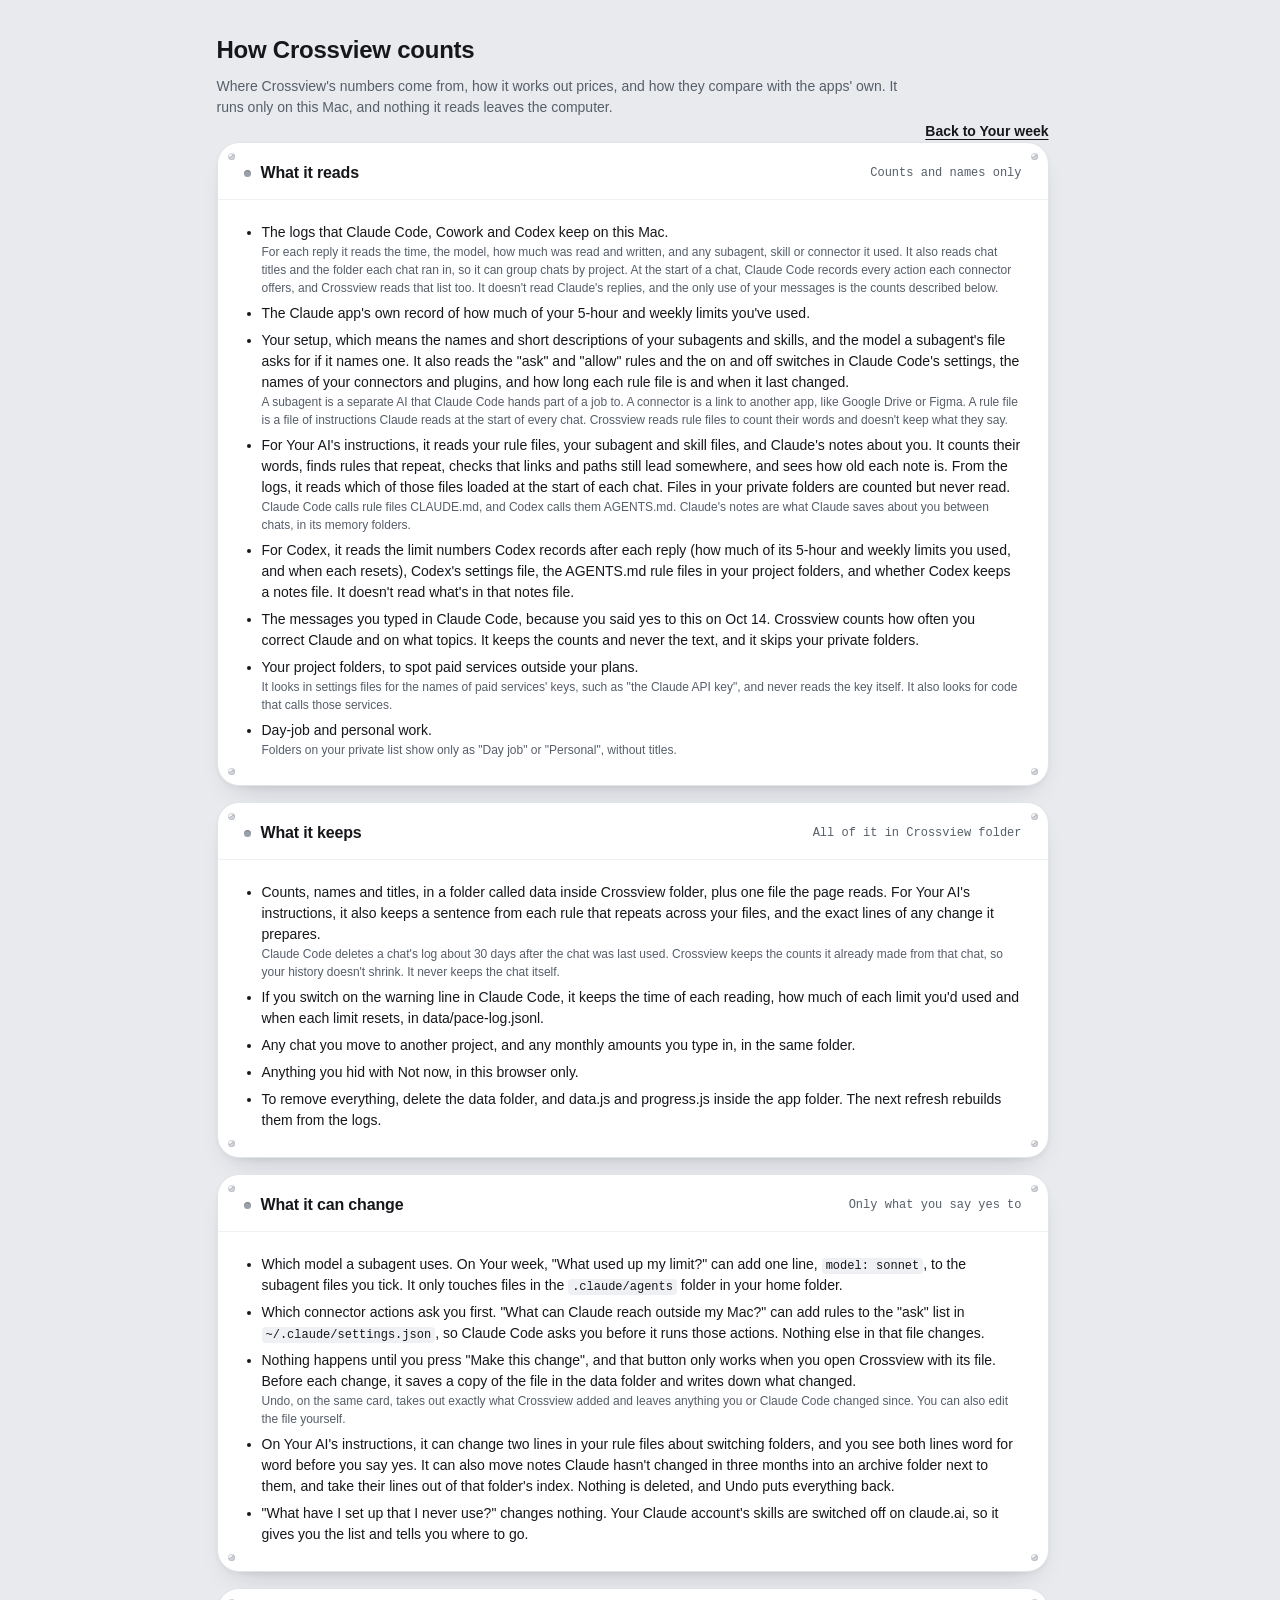
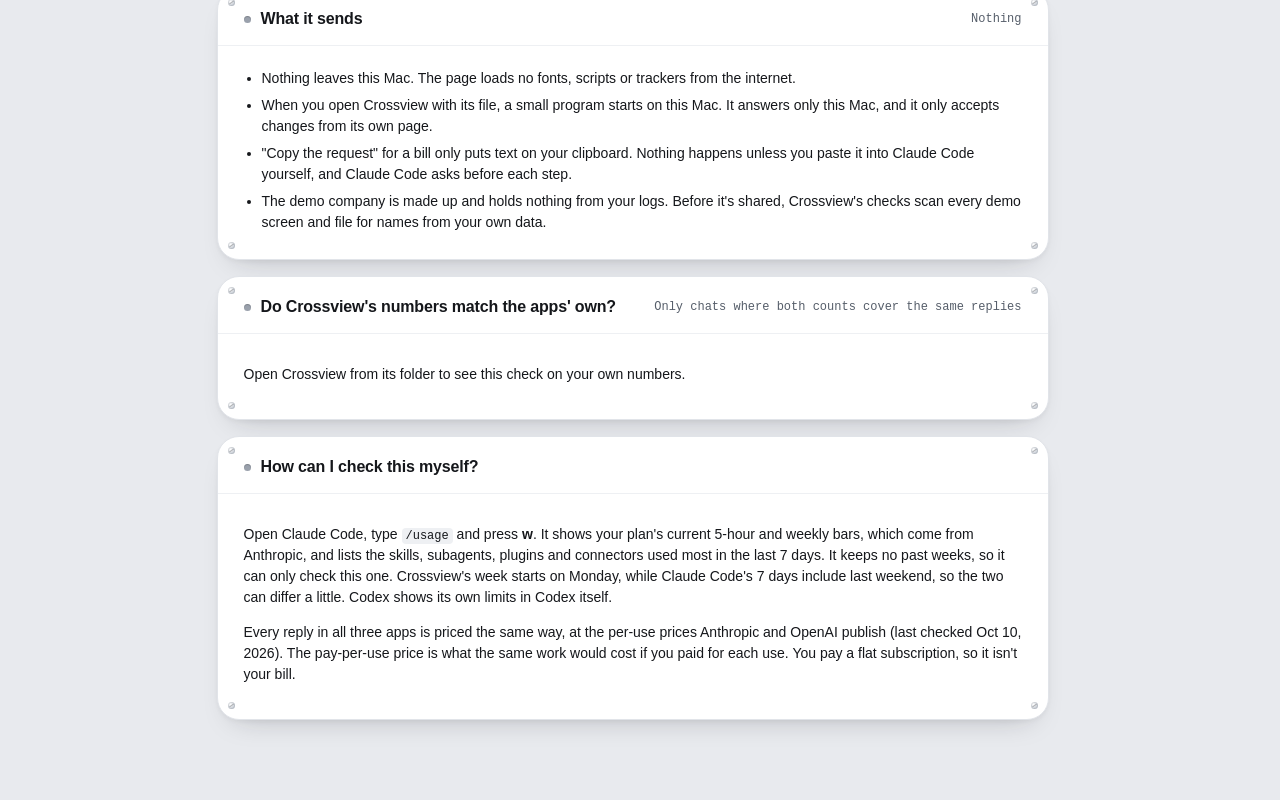
==== app/reads.html @ 5a5b1490 "Agent Crossview: one view of how Claude Code, Codex and Cowork are set up and what they cost Co-Auth" ====
<!doctype html>
<html lang="en">
<head>
<meta charset="utf-8">
<meta name="viewport" content="width=device-width, initial-scale=1">
<title>How Crossview counts</title>
<link rel="stylesheet" href="style.css">
<style>
  /* this page only: a plain sheet. Panel round 1 asked for one place that says what the tool itself reads, keeps and sends. */
  .rd{max-width:880px;margin:0 auto;padding:var(--sp-8) var(--sp-6) 64px}
  .rd h1{margin:0;font-size:var(--t-2xl);letter-spacing:-.01em}
  .rd .lead{margin:var(--sp-2) 0 var(--sp-6);color:var(--muted)}
  .rd .top{display:flex;align-items:flex-end;gap:var(--sp-4)}
  .rd .top a{margin-left:auto;color:var(--ink);font-weight:600;text-underline-offset:3px;white-space:nowrap}
  .rd section.w-mod{margin-bottom:var(--sp-4)}
  .rd .body{padding:var(--sp-4) 26px var(--sp-5)}
  .rd ul{margin:0;padding-left:18px}
  .rd li{margin:6px 0;font-size:var(--t-base)}
  .rd li small{display:block;color:var(--muted);font-size:var(--t-sm)}
  .rd code{font:var(--t-sm) var(--mono);background:var(--mod-3);border-radius:var(--r-xs);padding:1px 4px}
</style>
<link rel="icon" href="data:image/svg+xml,%3Csvg xmlns=%27http://www.w3.org/2000/svg%27 viewBox=%270 0 32 32%27%3E%3Crect width=%2732%27 height=%2732%27 rx=%278%27 fill=%27%2315171B%27/%3E%3Crect x=%2710%27 y=%2710%27 width=%2712%27 height=%2712%27 rx=%273%27 fill=%27%23fff%27/%3E%3C/svg%3E">
</head>
<body class="lightpage">
<main class="rd">
  <div class="top"><div><h1>How Crossview counts</h1>
    <p class="lead">Where Crossview's numbers come from, how it works out prices, and how they compare with the apps' own. It runs only on this Mac, and nothing it reads leaves the computer.</p></div>
    <a data-back href="index.html">Back to Your week</a></div>

  <section class="w-mod"><i class="w-screw tl"></i><i class="w-screw tr"></i><i class="w-screw bl"></i><i class="w-screw br"></i>
    <header class="w-mh"><h3><i class="w-led idle"></i>What it reads</h3><span class="w-mh-note">Counts and names only</span></header>
    <div class="body"><ul>
      <li>The logs that Claude Code, Cowork and Codex keep on this Mac.<small>For each reply it reads the time, the model, how much was read and written, and any subagent, skill or connector it used. It also reads chat titles and the folder each chat ran in, so it can group chats by project. At the start of a chat, Claude Code records every action each connector offers, and Crossview reads that list too. It doesn't read Claude's replies, and the only use of your messages is the counts described below.</small></li>
      <li>The Claude app's own record of how much of your 5-hour and weekly limits you've used.</li>
      <li>Your setup, which means the names and short descriptions of your subagents and skills, and the model a subagent's file asks for if it names one. It also reads the "ask" and "allow" rules and the on and off switches in Claude Code's settings, the names of your connectors and plugins, and how long each rule file is and when it last changed.<small>A subagent is a separate AI that Claude Code hands part of a job to. A connector is a link to another app, like Google Drive or Figma. A rule file is a file of instructions Claude reads at the start of every chat. Crossview reads rule files to count their words and doesn't keep what they say.</small></li>
      <li>For Your AI's instructions, it reads your rule files, your subagent and skill files, and Claude's notes about you. It counts their words, finds rules that repeat, checks that links and paths still lead somewhere, and sees how old each note is. From the logs, it reads which of those files loaded at the start of each chat. Files in your private folders are counted but never read.<small>Claude Code calls rule files CLAUDE.md, and Codex calls them AGENTS.md. Claude's notes are what Claude saves about you between chats, in its memory folders.</small></li>
      <li>For Codex, it reads the limit numbers Codex records after each reply (how much of its 5-hour and weekly limits you used, and when each resets), Codex's settings file, the AGENTS.md rule files in your project folders, and whether Codex keeps a notes file. It doesn't read what's in that notes file.</li>
      <li>The messages you typed in Claude Code, because you said yes to this on Oct 14. Crossview counts how often you correct Claude and on what topics. It keeps the counts and never the text, and it skips your private folders.</li>
      <li>Your project folders, to spot paid services outside your plans.<small>It looks in settings files for the names of paid services' keys, such as "the Claude API key", and never reads the key itself. It also looks for code that calls those services.</small></li>
      <li>Day-job and personal work.<small>Folders on your private list show only as "Day job" or "Personal", without titles.</small></li>
    </ul></div>
  </section>

  <section class="w-mod"><i class="w-screw tl"></i><i class="w-screw tr"></i><i class="w-screw bl"></i><i class="w-screw br"></i>
    <header class="w-mh"><h3><i class="w-led idle"></i>What it keeps</h3><span class="w-mh-note">All of it in Crossview folder</span></header>
    <div class="body"><ul>
      <li>Counts, names and titles, in a folder called data inside Crossview folder, plus one file the page reads. For Your AI's instructions, it also keeps a sentence from each rule that repeats across your files, and the exact lines of any change it prepares.<small>Claude Code deletes a chat's log about 30 days after the chat was last used. Crossview keeps the counts it already made from that chat, so your history doesn't shrink. It never keeps the chat itself.</small></li>
      <li>If you switch on the warning line in Claude Code, it keeps the time of each reading, how much of each limit you'd used and when each limit resets, in data/pace-log.jsonl.</li>
      <li>Any chat you move to another project, and any monthly amounts you type in, in the same folder.</li>
      <li>Anything you hid with Not now, in this browser only.</li>
      <li>To remove everything, delete the data folder, and data.js and progress.js inside the app folder. The next refresh rebuilds them from the logs.</li>
    </ul></div>
  </section>

  <section class="w-mod"><i class="w-screw tl"></i><i class="w-screw tr"></i><i class="w-screw bl"></i><i class="w-screw br"></i>
    <header class="w-mh"><h3><i class="w-led idle"></i>What it can change</h3><span class="w-mh-note">Only what you say yes to</span></header>
    <div class="body"><ul>
      <li>Which model a subagent uses. On Your week, "What used up my limit?" can add one line, <code>model: sonnet</code>, to the subagent files you tick. It only touches files in the <code>.claude/agents</code> folder in your home folder.</li>
      <li>Which connector actions ask you first. "What can Claude reach outside my Mac?" can add rules to the "ask" list in <code>~/.claude/settings.json</code>, so Claude Code asks you before it runs those actions. Nothing else in that file changes.</li>
      <li>Nothing happens until you press "Make this change", and that button only works when you open Crossview with its file. Before each change, it saves a copy of the file in the data folder and writes down what changed.<small>Undo, on the same card, takes out exactly what Crossview added and leaves anything you or Claude Code changed since. You can also edit the file yourself.</small></li>
      <li>On Your AI's instructions, it can change two lines in your rule files about switching folders, and you see both lines word for word before you say yes. It can also move notes Claude hasn't changed in three months into an archive folder next to them, and take their lines out of that folder's index. Nothing is deleted, and Undo puts everything back.</li>
      <li>"What have I set up that I never use?" changes nothing. Your Claude account's skills are switched off on claude.ai, so it gives you the list and tells you where to go.</li>
    </ul></div>
  </section>

  <section class="w-mod"><i class="w-screw tl"></i><i class="w-screw tr"></i><i class="w-screw bl"></i><i class="w-screw br"></i>
    <header class="w-mh"><h3><i class="w-led idle"></i>What it sends</h3><span class="w-mh-note">Nothing</span></header>
    <div class="body"><ul>
      <li>Nothing leaves this Mac. The page loads no fonts, scripts or trackers from the internet.</li>
      <li>When you open Crossview with its file, a small program starts on this Mac. It answers only this Mac, and it only accepts changes from its own page.</li>
      <li>"Copy the request" for a bill only puts text on your clipboard. Nothing happens unless you paste it into Claude Code yourself, and Claude Code asks before each step.</li>
      <li>The demo company is made up and holds nothing from your logs. Before it's shared, Crossview's checks scan every demo screen and file for names from your own data.</li>
    </ul></div>
  </section>

  <section class="w-mod" id="match"><i class="w-screw tl"></i><i class="w-screw tr"></i><i class="w-screw bl"></i><i class="w-screw br"></i>
    <header class="w-mh"><h3><i class="w-led idle"></i>Do Crossview's numbers match the apps' own?</h3><span class="w-mh-note">Only chats where both counts cover the same replies</span></header>
    <div class="body" id="match-body"><p>Open Crossview from its folder to see this check on your own numbers.</p></div>
  </section>

  <section class="w-mod"><i class="w-screw tl"></i><i class="w-screw tr"></i><i class="w-screw bl"></i><i class="w-screw br"></i>
    <header class="w-mh"><h3><i class="w-led idle"></i>How can I check this myself?</h3></header>
    <div class="body"><p>Open Claude Code, type <code>/usage</code> and press <b>w</b>. It shows your plan's current 5-hour and weekly bars, which come from Anthropic, and lists the skills, subagents, plugins and connectors used most in the last 7 days. It keeps no past weeks, so it can only check this one. Crossview's week starts on Monday, while Claude Code's 7 days include last weekend, so the two can differ a little. Codex shows its own limits in Codex itself.</p>
    <p>Every reply in all three apps is priced the same way, at the per-use prices Anthropic and OpenAI publish (last checked Oct 10, 2026). The pay-per-use price is what the same work would cost if you paid for each use. You pay a flat subscription, so it isn't your bill.</p></div>
  </section>
</main>
<script>document.write(/[?&]demo\b/.test(location.search) ? '<script src="demo-data.js"><\/script>' : '<script src="data.js"><\/script>');</script>
<script>/* the number check, from the same data the app reads (it moved here from Mission control in release 2) */
(function () {
  var G = window.GB, c = G && G.checks, el = document.getElementById("match-body"); if (!c || !el) return;
  var esc = function (t) { return String(t).replace(/[&<>"]/g, function (x) { return { "&": "&amp;", "<": "&lt;", ">": "&gt;", '"': "&quot;" }[x]; }); };
  var ten = function (v) { return "about $" + (Math.round(v / 10) * 10).toLocaleString(); };
  var WHY = { "Claude Code": "Crossview's is lower because Claude Code also makes small background calls that never reach the logs, such as writing chat titles and summing up web pages.", "Cowork": "Crossview's is higher because Cowork's own figure prices the stored conversation at the cheaper short-term rate. Its logs show the longer-kept kind, which has a higher published price." };
  var out = ["Claude Code", "Cowork"].map(function (k) { var x = c[k]; if (!x || !x.sessions) return ""; var d = x.theirs ? Math.round(100 * (x.ours - x.theirs) / x.theirs) : 0;
    return "<p>On " + x.sessions + " of the " + x.recorded_sessions + " chats where " + esc(k) + " kept its own figure, Crossview's count is " + (d > 0 ? d + "% higher" : d < 0 ? (-d) + "% lower" : "the same") + " (" + ten(x.ours) + ", against " + esc(k) + "'s " + ten(x.theirs) + "). " + esc(WHY[k] || "") + "</p>"; }).join("");
  el.innerHTML = (out || "<p>No chats kept a figure to compare yet.</p>") + "<p>Codex records how much text it read and wrote but no dollar figure, so it can't be checked this way.</p>";
})();</script>
<script>/* opened from the demo: the way back stays in the demo (QA run 4, finding 1) */ if (/[?&]demo\b/.test(location.search)) document.querySelectorAll("a[data-back]").forEach(function (a) { a.href = "index.html?demo"; });</script>
</body>
</html>
---- app/style.css ----
/* Glass Box design system v0 (Oct 13 2026). The look Milan picked: a light tactile machine, cool grey paper,
   soft white modules with small screws. Every color has one job:
     greys   amounts and structure (more is darker); the darkest marks what ran or was used in the period shown
     orange  needs you: a decision, a limit near or reached, something that can act outside your Mac, a cost nobody
             has entered. Nothing else is orange: not "ran", not selection, links or hover (panel round 1, Oct 13).
     blue    where something came from (made by you, your account, one project). A category, never an amount.
     ink     selection and keyboard focus.
   Type: one sans for words, one mono for counts and receipts, seven sizes. Space: a 4px grid.
   The full list, with what each part is for, is in docs/design-system-v0.md; app/system.html shows every part. */
:root{
  /* surfaces */
  --paper:#E8EAEE; --mod:#FFFFFF; --mod-2:#F6F7F9; --mod-3:#EEF0F3; --well:#DDE0E5;
  /* lines */
  --rim:#E1E4E9; --rim-2:#D3D7DE; --rule:#EEF0F3;
  /* ink and the greys for amounts */
  --ink:#15171B; --ink-2:#3A4049; --muted:#565E6A; --faint:#9AA1AC; --ghost:#C9CED6;
  --amt-1:#E3E6EB; --amt-2:#C3C9D2; --amt-3:#9AA1AC; --amt-4:#5D6571; --amt-5:#2B2F36;
  /* "on": ran or was used in the period shown */
  --on:#2B2F36;
  /* orange: needs you */
  --lit:#FF5A1F; --lit-soft:#FFF1EA; --lit-line:#FFD3C2; --lit-ink:#9A3412; --lit-glow:rgba(255,90,31,.45);
  /* blue: where it came from */
  --cat:#3E63DD; --cat-soft:#EDF2FE; --cat-line:#C6D4F9; --cat-ink:#2A4AA8;
  /* type */
  --sans:-apple-system,BlinkMacSystemFont,"SF Pro Text","Segoe UI",sans-serif; --mono:ui-monospace,"SF Mono",Menlo,monospace;
  --t-xs:11px; --t-sm:12px; --t-md:13px; --t-base:14px; --t-lg:16px; --t-xl:20px; --t-2xl:24px; --t-3xl:32px;
  /* space, corners, depth, motion */
  --sp-1:4px; --sp-2:8px; --sp-3:12px; --sp-4:16px; --sp-5:20px; --sp-6:24px; --sp-8:32px;
  --r-xs:4px; --r-sm:6px; --r-md:10px; --r-lg:14px; --r-xl:22px;
  --sh-mod:inset 0 1px 0 #fff,0 14px 30px -18px rgba(21,23,27,.28),0 2px 4px rgba(21,23,27,.04);
  --sh-raise:inset 0 1px 0 #fff,0 6px 12px -10px rgba(0,0,0,.3);
  --sh-key:inset 0 1px 0 #fff,0 2px 0 #D7DBE1;
  --sh-float:0 18px 36px -16px rgba(21,23,27,.4),0 2px 6px rgba(21,23,27,.08);
  --ease:cubic-bezier(.2,.7,.2,1); --quick:.15s; --slow:.6s;
  /* older names the More pages still use, mapped onto the system */
  --bg:var(--paper); --panel:var(--mod); --panel2:var(--mod-3); --line:var(--rim); --line2:var(--rim-2);
  --accent:var(--lit); --accent-soft:var(--lit-soft); --amber:var(--lit);
  --sky:#0284C7; --mint:#0E9F6E; --violet:#6D5BD0; --rose:#DC2626; --brass:#A16207;
  --s1:var(--sp-2); --s2:var(--sp-4); --s3:var(--sp-6); --r-box:12px; --r-ctl:var(--r-sm);
}
*{box-sizing:border-box}
html,body{margin:0;background:var(--bg);color:var(--ink);font:400 14px/1.5 -apple-system,BlinkMacSystemFont,"SF Pro Text","Segoe UI",sans-serif;-webkit-font-smoothing:antialiased;font-variant-numeric:tabular-nums}
button{font:inherit;color:inherit}
:focus-visible{outline:2px solid var(--amber);outline-offset:2px}

/* top bar: plain counters split by thin lines, then the tabs */
.bar{position:sticky;top:0;z-index:5;display:flex;align-items:center;gap:var(--s2);flex-wrap:wrap;padding:12px var(--s3);background:rgba(11,17,32,.94);backdrop-filter:blur(8px);border-bottom:1px solid var(--line)}
.brand{font-size:16px;font-weight:600;margin-right:var(--s1)}
.brand small{display:block;font-weight:400;color:var(--muted);font-size:12px}
.res{display:flex;align-items:baseline;gap:6px;font-size:14px;color:var(--muted);cursor:pointer;padding-left:var(--s2);border-left:1px solid var(--line)}
.res b{font-size:16px;font-weight:600;color:var(--ink)}
.res .estimate{font-size:16px;font-weight:600;color:var(--ink)}
.res:hover{color:var(--ink)}
.spacer{flex:1}
.nav{display:flex;gap:var(--s2)}
.nav button{background:none;border:0;border-bottom:2px solid transparent;border-radius:0;padding:6px 2px;cursor:pointer;color:var(--muted);font-size:14px;position:relative}
.nav button:hover{color:var(--ink)}
.nav button[aria-pressed=true]{color:var(--ink);border-bottom-color:var(--amber)}
.nav button kbd{display:none}
.nav button:hover kbd{display:inline;font:12px ui-monospace,monospace;color:var(--muted);margin-left:4px}
.nav .busy{display:inline-block;width:6px;height:6px;border-radius:50%;background:var(--sky);margin-left:6px;vertical-align:2px}

/* number kinds: counted, estimate, unknown. Words do the work; color stays calm. */
.measured{font-weight:600}
.estimate{font-weight:600;color:inherit;text-decoration:underline dotted var(--faint);text-underline-offset:3px}
.unknown{color:var(--muted);font-style:italic;font-weight:400}

.layout{display:grid;grid-template-columns:minmax(0,1fr) 340px;gap:var(--s3);padding:var(--s3);max-width:1500px;margin:0 auto}
.layout.full{grid-template-columns:minmax(0,1fr)}
.layout.full .side{display:none}
.stage{background:radial-gradient(1100px 520px at 35% 0%,#16294a 0%,#0d1527 70%);border:1px solid var(--line);border-radius:var(--r-box);overflow:hidden;position:relative;min-height:480px}
.stage svg{display:block;width:100%;height:auto}
.card svg{display:block;width:100%;height:auto}
.maphead{position:absolute;left:var(--s2);top:var(--s2);right:var(--s2);display:flex;justify-content:space-between;align-items:flex-start;gap:var(--s2);pointer-events:none}
.maphead .title{font-size:16px;font-weight:600;min-width:0}
.maphead .title small{display:block;color:var(--muted);font-weight:400;font-size:12px}
.modes{pointer-events:auto;display:flex;border:1px solid var(--line2);border-radius:var(--r-ctl);overflow:hidden;flex:none}
.modes button{background:none;border:0;padding:6px 10px;cursor:pointer;font-size:12px;color:var(--muted);white-space:nowrap}
.modes button[aria-pressed=true]{background:var(--panel2);color:var(--ink);box-shadow:inset 0 -2px 0 var(--amber)}

/* svg pieces */
.fig-num{font-weight:600;fill:#f1f5f9}
.fig-name{fill:#cbd5e1}
.hit{cursor:pointer}
.hit:hover .body{filter:brightness(1.2)}
.sel-ring{fill:none;stroke:var(--amber);stroke-width:2.5}
.pulse{fill:none;stroke:var(--amber);stroke-width:3;animation:pulse 1.4s ease-out 3}
@keyframes pulse{from{opacity:1}to{opacity:0}}
@media (prefers-reduced-motion: reduce){.pulse{animation:none}}
.coin-label{font-weight:600;fill:#e7d7a8;paint-order:stroke;stroke:#0d1527;stroke-width:3px}
.ax{font-size:12px;fill:var(--muted)}
.tot{font-size:12px;font-weight:600;fill:var(--ink)}
.band-label{font-size:12px;fill:var(--muted);font-style:italic}

/* the side panel: one bordered box, sections split by thin lines */
.side{display:flex;flex-direction:column;min-width:0;background:var(--panel);border:1px solid var(--line);border-radius:var(--r-box);align-self:start}
.side .card{background:none;border:0;border-radius:0;padding:var(--s2)}
.side .card + .card{border-top:1px solid var(--line)}

/* sections inside the stage: no borders, space between */
.card{background:rgba(148,163,184,.035);border:0;border-radius:var(--r-box);padding:var(--s2)}
.card h3{margin:0 0 var(--s1);font-size:12px;font-weight:600;text-transform:uppercase;letter-spacing:.06em;color:var(--muted)}
.item{display:grid;grid-template-columns:22px 1fr auto;gap:var(--s1);align-items:start;padding:10px 0;border-top:1px solid var(--line);cursor:pointer}
.item:first-of-type{border-top:0}
.item:hover .it-title{color:#fff;text-decoration:underline;text-decoration-color:var(--line2)}
.it-ic{width:20px;height:20px;border-radius:var(--r-ctl);display:grid;place-items:center;font-size:12px;font-weight:700;color:#0b1120}
.it-title{font-weight:600}
.it-line{color:var(--muted);font-size:12px}
.snooze{background:none;border:1px solid var(--line2);border-radius:var(--r-ctl);padding:2px 8px;font-size:12px;color:var(--muted);cursor:pointer}
.snooze:hover{color:var(--ink);border-color:var(--muted)}
.empty{color:var(--muted);font-size:12px}
.back{background:none;border:0;color:var(--muted);cursor:pointer;padding:0;margin-bottom:var(--s1);font-size:12px}
.back:hover{color:var(--ink)}
.det h2{margin:0;font-size:20px;font-weight:600}
.chip{display:inline-block;font-size:12px;border:1px solid var(--line2);border-radius:999px;padding:1px 9px;color:var(--muted);margin:var(--s1) 6px 0 0}
.kv{display:grid;grid-template-columns:1fr auto;gap:6px var(--s2);margin:var(--s2) 0;font-size:14px}
.kv > span:nth-child(odd){color:var(--muted)}
.det p{margin:var(--s1) 0}
.det h3{margin-top:var(--s2)}
.ai{font-size:12px;color:var(--muted);border-left:2px solid var(--line2);padding-left:var(--s1);margin:10px 0}
details.how{margin-top:var(--s1)}
details.how summary{cursor:pointer;color:var(--muted);font-size:12px}
details.how summary:hover{color:var(--ink)}
details.how p{font-size:12px;color:var(--muted)}
.cant{font-size:12px;color:var(--muted);margin:var(--s1) 0 0}
.linkish{color:var(--ink);text-decoration:underline;text-decoration-color:var(--line2);text-underline-offset:3px;cursor:pointer}
.linkish:hover{text-decoration-color:var(--amber)}
.note-part{margin:10px 0}
.note-part b{display:block;font-size:12px;font-weight:600;text-transform:uppercase;letter-spacing:.06em;color:var(--muted);margin-bottom:2px}
.mini{list-style:none;padding:0;margin:6px 0}
.mini li{display:flex;justify-content:space-between;gap:var(--s1);padding:5px 0;font-size:14px;border-bottom:1px solid var(--line)}
.mini li:last-child{border-bottom:0}

/* screens */
.screen{padding:var(--s3)}
.screen h2{margin:0 0 4px;font-size:28px;font-weight:600;letter-spacing:-.01em}
.screen .sub{color:var(--muted);margin:0 0 var(--s3);font-size:14px;max-width:760px}
.screen > .card,.screen > .mc-grid,.screen > .tasks,.screen > .shelves{margin-bottom:var(--s3)}
.shelves{display:grid;grid-template-columns:repeat(auto-fill,minmax(250px,1fr));gap:var(--s2);align-items:start}
.shelf{background:rgba(148,163,184,.035);border-radius:var(--r-box);padding:var(--s2)}
.shelf h4{margin:0 0 2px;font-size:16px;font-weight:600}
.shelf .count{color:var(--muted);font-size:12px;margin-bottom:var(--s1)}
.tools{display:flex;flex-wrap:wrap;gap:6px}
.tool{border:1px solid var(--line2);background:none;border-radius:999px;padding:2px 10px;font-size:12px;cursor:pointer;color:var(--muted)}
.tool.lit{background:#e5e9f0;color:#0b1120;border-color:#e5e9f0;font-weight:600}
.tool:hover{border-color:var(--amber)}
.tool.off{color:var(--muted);text-decoration:line-through;border-style:dashed}

/* mission control */
.kpis{display:grid;grid-template-columns:repeat(4,1fr);margin:0 0 var(--s3)}
.kpi{padding:0 var(--s2);border-left:1px solid var(--line)}
.kpi:first-child{padding-left:0;border-left:0}
.kpi .v{font-size:28px;font-weight:700;line-height:1.2}
.kpi .v .estimate,.kpi .v .measured{font-weight:700}
.kpi .l{font-size:12px;color:var(--muted);margin-top:2px}
.mc-grid{display:grid;grid-template-columns:1.5fr 1fr;gap:var(--s2)}
.track{height:6px;background:var(--line);border-radius:99px;overflow:hidden;margin:4px 0 10px}
.track i{display:block;height:100%}
.row{display:flex;justify-content:space-between;gap:var(--s1);font-size:14px}
table.work{width:100%;border-collapse:collapse;font-size:14px}
table.work th,table.work td{text-align:left;padding:8px 6px;border-bottom:1px solid var(--line);vertical-align:top}
table.work th{font-size:12px;font-weight:600;color:var(--muted);text-transform:uppercase;letter-spacing:.05em}
table.work tr.click{cursor:pointer}
table.work tr.click:hover td{background:rgba(148,163,184,.05)}

.foot{max-width:1500px;margin:0 auto;padding:0 var(--s3) var(--s3);color:var(--muted);font-size:12px}
.legend{display:flex;flex-wrap:wrap;gap:6px var(--s2);margin:var(--s1) 0}
.legend i{display:inline-block;width:10px;height:10px;border-radius:50%;margin-right:6px;vertical-align:-1px}
.legend i.hatch-key{border-radius:2px;background:repeating-linear-gradient(45deg,#64748b 0 2px,transparent 2px 5px)}
.tip{position:fixed;pointer-events:none;background:#0b1222;border:1px solid var(--line2);border-radius:var(--r-ctl);padding:8px 10px;font-size:12px;line-height:1.5;opacity:0;transition:opacity .1s;z-index:10;max-width:340px;white-space:pre-line}
.fig{cursor:help;border-radius:4px}.fig:focus-visible,.res:focus-visible{outline:2px solid var(--amber);outline-offset:2px}
.how p+p{margin-top:8px}

@media (max-width:1100px){
  .layout{grid-template-columns:1fr}
  .kpis{grid-template-columns:repeat(2,1fr);row-gap:var(--s2)}
  .kpi:nth-child(3){padding-left:0;border-left:0}
  .mc-grid{grid-template-columns:1fr}
}

.rtabs{position:absolute;left:var(--s2);right:var(--s2);top:60px;display:flex;flex-wrap:wrap;gap:var(--s2);z-index:2}
.rtab{display:flex;align-items:center;gap:6px;background:none;border:0;border-bottom:2px solid transparent;padding:2px 0;font-size:12px;cursor:pointer;color:var(--muted)}
.rtab i{width:8px;height:8px;border-radius:50%;background:var(--c)}
.rtab:hover{color:var(--ink)}
.rtab.on{color:var(--ink);border-bottom-color:var(--amber)}
.stage svg#office-map{margin-top:72px}

/* progress */
.overall{height:6px;background:var(--line);border-radius:99px;overflow:hidden;margin:0 0 var(--s3)}
.overall i{display:block;height:100%;background:var(--mint)}
.tasks{display:flex;flex-direction:column;gap:var(--s1)}
.task{background:rgba(148,163,184,.035);border-radius:var(--r-box);padding:0 var(--s2)}
.task.st-doing{box-shadow:inset 3px 0 0 var(--sky)}
.task summary{display:grid;grid-template-columns:28px 1fr auto;gap:12px;align-items:center;padding:12px 0;cursor:pointer;list-style:none}
.task summary::-webkit-details-marker{display:none}
.tn{width:26px;height:26px;border-radius:var(--r-ctl);display:grid;place-items:center;font-weight:600;border:1px solid var(--line2);color:var(--muted)}
.task.st-done .tn{border-color:#2f6b57;color:var(--mint)}
.task.st-doing .tn{border-color:#2f5d76;color:var(--sky)}
.tname{font-weight:600}
.tname small{display:block;font-weight:400;color:var(--muted);font-size:12px}
.tmeta{display:grid;justify-items:end;gap:4px;min-width:150px}
.tmeta small{color:var(--muted);font-size:12px}
.st{font-size:12px;border-radius:999px;padding:1px 9px;border:1px solid var(--line2);color:var(--muted)}
.st.st-done{color:var(--mint);border-color:#2f6b57}
.st.st-doing{color:var(--sky);border-color:#2f5d76}
.st.st-next{color:var(--ink)}
.st.st-wait{color:var(--violet);border-color:#4c3d7a}
.tbar{width:120px;height:4px;background:var(--line);border-radius:99px;overflow:hidden}
.tbar i{display:block;height:100%;background:var(--sky)}
.task.st-done .tbar i{background:var(--mint)}
.steps{list-style:none;margin:0 0 6px 40px;padding:0}
.steps li{display:flex;gap:var(--s1);align-items:center;padding:4px 0;font-size:14px;color:var(--muted)}
.steps li.on{color:var(--ink)}
.tick{width:16px;height:16px;border-radius:4px;border:1px solid var(--line2);display:grid;place-items:center;font-size:12px;color:#0b1120;flex:none}
.steps li.on .tick{background:var(--mint);border-color:var(--mint)}
.when{margin:0 0 12px 40px;font-size:12px;color:var(--muted)}
.sr{position:absolute;width:1px;height:1px;overflow:hidden;clip:rect(0 0 0 0)}
@media (max-width:640px){.task summary{grid-template-columns:28px 1fr}.tmeta{grid-column:2;justify-items:start}}
.coinrow{display:flex;gap:10px;align-items:flex-end;font-size:12px;color:var(--muted);margin:4px 0 10px}
.coinrow svg,.card .coinrow svg{flex:none;width:22px;height:auto}

/* one piece of work */
.crumb{font-size:12px;color:var(--muted);margin-bottom:var(--s1)}
.tm-name{font-size:12px;font-weight:600;fill:var(--ink)}
.tm-sub{font-size:12px;fill:var(--muted)}
.why ul{margin:0;padding-left:18px}
.why li{margin:var(--s1) 0;font-size:14px}
.work-screen .card{margin-bottom:var(--s3)}
.hits li.hitrow{display:block}
.by{font-size:12px;color:var(--muted);margin-top:2px}
select.move{background:var(--panel2);color:var(--ink);border:1px solid var(--line2);border-radius:var(--r-ctl);padding:4px 6px;font:inherit;font-size:12px;max-width:170px}
.toast{position:fixed;left:50%;bottom:24px;transform:translateX(-50%);background:#0b1222;border:1px solid var(--amber);border-radius:var(--r-box);padding:10px 14px;font-size:14px;opacity:0;transition:opacity .2s;z-index:20}


/* the drawer (Your work's list of things worth a look) */
.drawer{position:fixed;top:0;right:0;bottom:0;width:380px;max-width:92vw;background:var(--panel);border-left:1px solid var(--line2);box-shadow:-20px 0 40px rgba(0,0,0,.45);padding:var(--s2);overflow:auto;z-index:20;animation:drawer-in .28s cubic-bezier(.16,1,.3,1)}
.drawer .card{margin-top:var(--s1)}
@keyframes drawer-in{from{transform:translateX(30px);opacity:0}to{transform:none;opacity:1}}

/* ======================================================================================================
   Design system v0: the parts every screen is built from (This week, Your work, Your setup), then each screen.
   Colors, sizes and spaces come only from the tokens at the top of this file. */
html,body{background:var(--paper);color:var(--ink);font-family:var(--sans)}
body.lightpage{background:var(--paper);color:var(--ink)}
:focus-visible{outline:2px solid var(--ink);outline-offset:2px}
.fig:focus-visible,.res:focus-visible{outline-color:var(--ink)}

/* ---------- the bar ---------- */
body.lightpage .bar{background:rgba(232,234,238,.92);border-bottom:1px solid var(--rim-2)}
.brand{display:flex;align-items:center;gap:10px}
body.lightpage .brand{font-size:var(--t-lg);font-weight:700;letter-spacing:-.01em}
.brand-mark{width:24px;height:24px;border-radius:7px;border:1px solid var(--rim-2);background:linear-gradient(var(--mod),var(--mod-3));display:grid;place-items:center;box-shadow:inset 0 1px 0 #fff}
.brand-mark::after{content:"";width:10px;height:10px;border-radius:3px;background:var(--ink)}
.tabs{display:flex;gap:2px;padding:3px;border-radius:12px;background:var(--well);border:1px solid var(--rim-2)}
.tabs button{display:flex;align-items:center;gap:7px;background:none;border:0;border-radius:9px;padding:6px 14px;cursor:pointer;color:var(--muted);font-size:var(--t-base);font-weight:600}
.tabs button:hover{color:var(--ink)}
.tabs button[aria-pressed=true]{background:var(--mod);color:var(--ink);box-shadow:0 1px 2px rgba(0,0,0,.12)}
.tabs kbd{display:none}
.tabs button .w-led,.more-menu summary .w-led{visibility:hidden}
.tabs button[aria-pressed=true] .w-led,.more-menu summary.on .w-led{visibility:visible;background:var(--ink);box-shadow:none}
.bar-slot{display:flex;align-items:center;justify-content:flex-end;gap:10px;min-width:480px}
.more-menu{position:relative}
.more-menu summary{display:flex;align-items:center;gap:6px;list-style:none;cursor:pointer;font-size:var(--t-md);font-weight:600;color:var(--muted);padding:6px 10px;border-radius:9px}
.more-menu summary::-webkit-details-marker{display:none}
.more-menu summary.on,.more-menu summary:hover{color:var(--ink)}
.more-list{position:absolute;right:0;top:calc(100% + 6px);z-index:30;display:grid;min-width:220px;padding:6px;background:var(--mod);border:1px solid var(--rim-2);border-radius:12px;box-shadow:var(--sh-float)}
.more-list button,.more-demo{display:flex;align-items:center;gap:6px;text-align:left;background:none;border:0;border-radius:8px;padding:8px 10px;font-size:var(--t-base);color:var(--ink);cursor:pointer;text-decoration:none}
.more-list button:hover,.more-list button[aria-pressed=true],.more-demo:hover{background:var(--mod-3)}
.more-list kbd{margin-left:auto;font:var(--t-xs) var(--mono);color:var(--muted)}
.more-link{display:grid;gap:0;text-align:left;border-radius:8px;padding:8px 10px;font-size:var(--t-base);color:var(--ink);text-decoration:none;margin-top:4px;border-top:1px solid var(--rule)}
.more-link:hover{background:var(--mod-3)}
.more-demo{display:grid;gap:0}
.more-demo small,.more-link small{color:var(--muted);font-size:var(--t-sm)}
.demo-band{display:flex;align-items:center;gap:10px;padding:7px 24px;background:var(--lit-soft);border-bottom:1px solid var(--lit-line);font-size:var(--t-md);color:var(--ink-2)}
.demo-band b{color:var(--ink)}
.demo-band a{margin-left:auto;color:var(--ink);font-weight:600;text-underline-offset:3px;white-space:nowrap}

/* ---------- the parts ---------- */
/* a light: lit (orange, used in the period), idle (grey), and dashed for never or nothing there */
.w-led,.w-light,.a-st{display:inline-block;flex:none;border-radius:50%}
.w-led{width:7px;height:7px;background:var(--lit);box-shadow:0 0 0 3px rgba(255,90,31,.14),0 0 6px var(--lit-glow)}
.w-led.idle{background:var(--amt-3);box-shadow:inset 0 1px 1px rgba(0,0,0,.2)}
.w-light{width:8px;height:8px;background:var(--ghost);box-shadow:inset 0 1px 1px rgba(0,0,0,.18)}
.on>.w-light,.w-light.on{background:var(--on);box-shadow:0 0 0 3px rgba(43,47,54,.12)}
.a-st{width:9px;height:9px;margin-top:5px;background:var(--ghost)}
.a-st.lit{background:var(--on);box-shadow:0 0 0 3px rgba(43,47,54,.12)}
.a-st.none{background:none;border:1.5px dashed var(--amt-3)}
/* the module: a white panel with four screws */
.w-mod{position:relative;background:var(--mod);border:1px solid var(--rim);border-radius:var(--r-xl);box-shadow:var(--sh-mod)}
.w-screw{position:absolute;width:7px;height:7px;border-radius:50%;background:radial-gradient(circle at 35% 35%,#fff,var(--amt-2) 70%);box-shadow:inset 0 0 0 1px rgba(0,0,0,.08)}
.w-screw::after{content:"";position:absolute;left:1px;right:1px;top:3px;height:1px;background:rgba(0,0,0,.25);transform:rotate(-35deg)}
.w-screw.tl{top:10px;left:10px}.w-screw.tr{top:10px;right:10px}.w-screw.bl{bottom:10px;left:10px}.w-screw.br{bottom:10px;right:10px}
.w-mh{display:flex;align-items:center;gap:14px;padding:18px 26px 14px;border-bottom:1px solid var(--rule);flex-wrap:wrap}
.w-mh h3{margin:0;display:flex;align-items:center;gap:10px;font-size:var(--t-lg);font-weight:600;letter-spacing:-.01em}
.w-mh-note{margin-left:auto;font:var(--t-sm) var(--mono);color:var(--muted)}
.w-mh-sub{color:var(--muted);font-size:var(--t-md)}
/* controls: a segmented switch, a key-like button, a small icon button, a link */
.w-seg{display:flex;gap:2px;padding:3px;border-radius:var(--r-md);background:var(--well);border:1px solid var(--rim-2)}
.w-seg button{background:none;border:0;border-radius:7px;padding:4px 11px;font-size:var(--t-sm);font-weight:600;color:var(--muted);cursor:pointer}
.w-seg button:hover{color:var(--ink)}
.w-seg button[aria-pressed=true]{background:var(--mod);color:var(--ink);box-shadow:0 1px 2px rgba(0,0,0,.12)}
.w-btn{background:var(--mod);border:1px solid var(--rim-2);border-radius:var(--r-md);padding:6px 14px;font:600 var(--t-md)/1.2 var(--sans);color:var(--ink);cursor:pointer;box-shadow:var(--sh-key)}
.w-btn:hover{border-color:var(--amt-3)}
.w-btn:active{transform:translateY(1px);box-shadow:inset 0 1px 0 #fff,0 1px 0 #D7DBE1}
.w-btn:disabled{opacity:.45;cursor:default;transform:none}
.w-ibtn{display:grid;place-items:center;width:26px;height:26px;padding:0;background:var(--mod);border:1px solid var(--rim-2);border-radius:8px;font-size:10px;color:var(--ink-2);cursor:pointer;box-shadow:var(--sh-key)}
.w-ibtn:hover{border-color:var(--amt-3);color:var(--ink)}
.w-ibtn:active{transform:translateY(1px)}
.w-ibtn:disabled{opacity:.35;cursor:default;transform:none}
.w-link{background:none;border:0;padding:0;color:inherit;font:inherit;text-decoration:underline;text-decoration-color:var(--amt-2);text-underline-offset:3px;cursor:pointer}
.w-link:hover{text-decoration-color:var(--ink)}
.w-dim{color:var(--muted)}
.w-empty{color:var(--muted);font-size:var(--t-base);margin:8px 0}
.w-asof{display:flex;align-items:center;justify-content:center;gap:8px;min-width:330px;font:var(--t-sm) var(--mono);color:var(--muted);background:var(--mod-2);border:1px solid var(--rim-2);border-radius:var(--r-md);padding:6px 12px}
/* tags: neutral, or blue for where something came from; a badge is orange because it needs you */
.w-tag{display:inline;font:500 var(--t-xs) var(--mono);color:var(--muted);background:var(--mod-3);border:1px solid var(--rim);border-radius:5px;padding:1px 5px}
.w-tag.cat{color:var(--cat-ink);background:var(--cat-soft);border-color:var(--cat-line)}
.w-badge{display:inline-grid;place-items:center;min-width:18px;height:18px;border-radius:9px;background:var(--lit);color:#fff;font:700 var(--t-xs) var(--mono);font-style:normal;padding:0 5px}
.w-legend{display:flex;gap:20px;flex-wrap:wrap;padding:12px 26px 16px;border-top:1px solid var(--rule);font-size:var(--t-sm);color:var(--muted)}
.w-legend span{display:flex;align-items:center;gap:7px}
/* hover labels: a light card in the tactile look, ink text, a thin edge (his note Oct 14: the black box read as another product) */
body.lightpage .tip{background:var(--mod);color:var(--ink);border:1px solid var(--rim-2);box-shadow:var(--sh-float);font-size:var(--t-sm);line-height:1.5;padding:10px 12px;border-radius:var(--r-sm)}
body.lightpage .snooze{background:var(--mod);border:1px solid var(--rim-2);color:var(--ink)}
body.lightpage .stage{background:none;border:0;border-radius:0;overflow:visible;min-height:0}
body.lightpage .layout{padding:18px 24px}
body.lightpage .foot{color:var(--muted);border-top-color:var(--rim-2);background:none}
.foot a,.demo-band a{color:var(--ink);text-underline-offset:3px}

/* the receipt: printed from a slot, mono, with a torn edge */
.w-printer{padding:18px 22px 26px}
.w-slot{height:12px;border-radius:7px;background:linear-gradient(#2A2D33,#121418);box-shadow:inset 0 2px 3px rgba(0,0,0,.7),0 1px 0 #fff}
.w-receipt{position:relative;margin:-5px 12px 0;background:#FDFDFD;border:1px solid #E6E8EC;border-top:0;padding:16px 18px 18px;font:var(--t-sm)/1.5 var(--mono);color:#1F2329;box-shadow:0 10px 20px -14px rgba(0,0,0,.35)}
.w-receipt.print{animation:wprint 1.2s var(--ease) both}
@keyframes wprint{from{clip-path:inset(0 0 100% 0);transform:translateY(-16px)}to{clip-path:inset(0 0 -20px 0);transform:none}}
.w-r-tear{position:absolute;left:-1px;right:-1px;bottom:-8px;height:8px;background:linear-gradient(-45deg,transparent 5.5px,#FDFDFD 0) 0 0/11px 8px repeat-x,linear-gradient(45deg,transparent 5.5px,#FDFDFD 0) 0 0/11px 8px repeat-x;filter:drop-shadow(0 1px 0 #E6E8EC)}
.w-r-head{display:flex;justify-content:space-between;font-weight:700;letter-spacing:.08em;text-transform:uppercase;padding-bottom:9px;margin-bottom:10px;border-bottom:1px dashed var(--amt-2)}
.w-r-line{margin:0 0 10px;padding-bottom:10px;border-bottom:1px dashed var(--rim)}
.w-r-line b{display:block;font-weight:700}
.w-r-line small{display:block;color:var(--muted);font-size:var(--t-sm)}
.w-r-peruse{background:var(--mod-2);border:1px dashed var(--amt-2);border-radius:var(--r-sm);padding:8px 10px}
.w-r-big{display:block;font-size:var(--t-lg);margin:2px 0}
.w-r-big em{font-style:normal;font-weight:400;font-size:var(--t-xs);color:var(--muted)}
.w-r-note{display:block;margin-top:3px;color:var(--muted);font-size:var(--t-xs)}
.w-r-allin{border-top:1.5px solid var(--ink);padding-top:8px}
.w-r-allin b{font-size:var(--t-base)}
.w-r-dl{display:block;width:100%;margin-top:12px;font:600 var(--t-sm) var(--mono)}
.w-r-split{display:flex;justify-content:space-between;align-items:baseline;font-weight:700;letter-spacing:.06em;text-transform:uppercase;font-size:var(--t-xs);margin:4px 0 8px}
.w-r-split em{font-weight:400;letter-spacing:0;text-transform:none;color:var(--muted)}

/* ---------- This week ---------- */
.w-page{display:grid;gap:18px;max-width:1420px;margin:0 auto}
html:has(body.lightpage){background:var(--paper)}
/* the strip: two limit dials and the week line; fixed slots so nothing moves when the week changes */
.w-strip{display:flex;align-items:center;gap:22px;padding:12px 28px;height:86px;flex-wrap:nowrap}
.w-gauge{display:flex;align-items:center;gap:10px;width:196px;flex:none}
.w-gauge div{min-width:0}
.stage .w-gauge svg{width:40px;height:40px;flex:none}
.w-gauge b{display:block;font-size:var(--t-base);font-weight:600;white-space:nowrap}
.w-gauge small{display:block;font:var(--t-xs) var(--mono);color:var(--muted);white-space:nowrap}
.w-g-track,.w-g-fill{fill:none;stroke-width:4;stroke-linecap:round}
.w-g-track{stroke:var(--amt-1)}.w-g-fill{stroke:var(--amt-4)}
.w-gauge.hot .w-g-fill,.w-gauge.full .w-g-fill{stroke:var(--lit)}
.w-gauge.full b{color:var(--lit-ink)}
.w-g-needle{stroke:var(--amt-5);stroke-width:1.6;stroke-linecap:round}.w-g-hub{fill:var(--amt-5)}
.w-sep{width:1px;align-self:stretch;background:var(--amt-1);margin:4px 0}
.w-weekline{flex:1;min-width:420px;height:60px;align-self:center;display:flex;align-items:center;gap:18px;background:var(--mod-2);border:1px solid var(--rim);border-radius:var(--r-lg);padding:8px 18px}
.w-days{display:flex;align-items:center;gap:6px;flex:none}
.w-day{display:grid;grid-template-rows:auto 12px;justify-items:center;align-items:center;gap:4px;cursor:default}
.w-day small{font:var(--t-xs) var(--mono);color:var(--muted)}
.w-day i{width:7px;height:7px;margin:2.5px;border-radius:50%;background:var(--ghost)}
.w-day.warn i{background:var(--lit-line)}
.w-day.hit small{color:var(--ink);font-weight:700}
.w-day.hit i{width:12px;height:12px;margin:0;background:var(--mod);border:3px solid var(--lit);box-shadow:0 0 8px var(--lit-glow)}
.w-day.today small{text-decoration:underline;text-underline-offset:3px}
.w-dash{width:12px;height:1px;background:var(--amt-2);margin-top:14px}
.w-stoptext{margin:0;font-size:var(--t-md);border-left:1px solid var(--rim-2);padding-left:18px;min-height:2.9em;display:-webkit-box;-webkit-line-clamp:2;-webkit-box-orient:vertical;overflow:hidden;align-content:center}
.w-when{font-family:var(--mono);color:var(--ink);font-weight:inherit}
/* your agents: the apps you talk to, wired to the helpers they called in */
.w-row{display:grid;grid-template-columns:minmax(0,1.5fr) minmax(0,1fr);gap:18px;align-items:start}
.w-agents,.w-paid{display:flex;flex-direction:column}
.w-col{display:flex;flex-direction:column;gap:18px;min-width:0}
.w-others-b{padding:4px 22px 18px}
.w-others .w-r-line{border-bottom:0;margin:0;padding:0}
.w-col .w-doors{grid-template-columns:1fr;margin:0}
.w-board{position:relative;flex:1;display:grid;grid-template-columns:minmax(170px,220px) minmax(220px,300px);justify-content:space-between;align-content:center;align-items:center;column-gap:90px;min-height:500px;padding:20px 30px 16px}
.w-wires,.stage .w-wires{position:absolute;inset:0;width:100%;height:100%;pointer-events:none;overflow:visible}
.w-wire{fill:none;stroke:var(--amt-4);stroke-linecap:round;opacity:.9}
.w-wire.idle{stroke:var(--amt-2);stroke-dasharray:4 6;opacity:1}
.w-wire.port{stroke:var(--amt-2);opacity:1}
.w-flow{fill:none;stroke:#fff;stroke-opacity:.8;stroke-linecap:round;stroke-dasharray:1 26;animation:wflow 2.6s linear infinite}
@keyframes wflow{to{stroke-dashoffset:-54}}
.w-apps{display:grid;gap:20px;position:relative;z-index:1;align-content:start}
.w-helpers{display:grid;gap:10px;position:relative;z-index:1;align-content:start}
.w-app,.w-helper{position:relative;display:flex;align-items:center;gap:12px;text-align:left;cursor:pointer;font:inherit;color:var(--ink);border:1px solid var(--rim);border-radius:16px}
.w-app{padding:15px 18px;background:linear-gradient(#FCFCFD,#F1F3F6);box-shadow:inset 0 1px 0 #fff,0 8px 16px -10px rgba(0,0,0,.3)}
.w-helper{padding:10px 16px;background:var(--mod);box-shadow:var(--sh-raise)}
.w-app:hover,.w-helper:hover{border-color:var(--amt-3)}
.w-app b,.w-helper b{display:flex;align-items:center;gap:6px;font-size:var(--t-base);font-weight:600}
.w-app small,.w-helper small{display:block;font:var(--t-sm) var(--mono);color:var(--muted)}
.w-helper>span{min-width:0;flex:1}
.w-helper small{white-space:nowrap;overflow:hidden;text-overflow:ellipsis}
.w-app:not(.on) b{color:var(--muted)}
.w-helper.idle{background:var(--mod-2);border-color:var(--rim);box-shadow:none}
.w-helper.idle.never{border-style:dashed;border-color:var(--amt-2)}
.w-helper.idle b{color:var(--muted)}
.w-helper.idle .w-badge{background:var(--lit)}
.w-helper.more{background:none;border-style:dashed;box-shadow:none;justify-content:flex-start}
.w-helper.more b{color:var(--muted)}
.w-port{position:absolute;top:50%;width:11px;height:11px;border-radius:50%;background:var(--mod);border:2px solid var(--amt-2);transform:translateY(-50%)}
.w-app .w-port{right:-7px}.w-helper .w-port{left:-7px}
.w-app.on .w-port,.w-helper.on .w-port{border-color:var(--on)}
.w-app.bare .w-port{display:none}
.w-wire-key{width:22px;height:4px;border-radius:2px;background:linear-gradient(90deg,var(--amt-4),var(--amt-4)) 0 50%/100% 2px no-repeat,linear-gradient(90deg,var(--amt-4),var(--amt-4)) 100% 50%/40% 4px no-repeat}
/* what you paid */
.w-sankey{display:block;width:100%;max-width:560px;height:auto;margin:0 auto;background:var(--mod-2);border:1px solid #E6E8EC;border-radius:8px;padding:10px 6px}
.w-band{opacity:.82;transition:opacity var(--quick)}.w-band:hover{opacity:1}
.w-node{fill:var(--amt-5)}
.w-sk-l,.w-sk-r{font:600 max(var(--t-sm), calc(11px * var(--ik, 1))) var(--mono);fill:#1F2329}
.w-sk-r.top{font-weight:700}
.w-sk-lead{stroke:var(--amt-2);stroke-width:1;fill:none}
.w-sk-p{font-weight:700}
.w-sk-a{cursor:pointer}.w-sk-a:hover .w-sk-r{text-decoration:underline}
.w-ocs>small{display:block;color:var(--muted);font-size:var(--t-xs);margin-bottom:6px}
.w-oc{position:relative;border:1px solid #E6E8EC;border-radius:var(--r-sm);padding:7px 9px;margin:6px 0;background:var(--mod)}
.w-oc-act .w-pop{left:-10px;right:-10px;width:auto;top:calc(100% + 6px);font:var(--t-xs)/1.5 var(--mono)}
.w-oc-top{display:flex;justify-content:space-between;gap:8px;align-items:baseline}
.w-oc-top b{white-space:nowrap}
.w-oc-amt{font-weight:700;white-space:nowrap}
.w-oc-amt small{font-weight:400;color:var(--muted);font-size:var(--t-xs)}
.w-oc-where{display:block;color:var(--muted);font-size:var(--t-xs)}
.w-oc-act summary{display:flex;align-items:baseline;gap:10px;cursor:pointer;list-style:none;margin-top:2px}
.w-oc-act summary span{margin-left:auto;flex:none;font-size:var(--t-xs);color:var(--ink);font-weight:600;text-decoration:underline;text-decoration-color:var(--amt-2);text-underline-offset:3px}
.w-oc-act summary:hover span{text-decoration-color:var(--ink)}
.w-oc-act summary .w-oc-where{min-width:0}
.w-oc-act summary::-webkit-details-marker{display:none}
.w-oc-act p{margin:6px 0 0;font-size:var(--t-xs);color:var(--ink-2)}
.w-oc-act .w-pop p:first-child{margin-top:0}
.w-oc-form{display:flex;align-items:flex-end;gap:8px;margin-top:6px}
.w-oc-form label{display:grid;gap:3px;font-size:var(--t-xs);color:var(--muted)}
.w-oc-form span{display:flex;align-items:center;gap:3px;color:var(--ink)}
.w-oc-form input{width:96px;font:var(--t-sm) var(--mono);padding:5px 7px;border:1px solid var(--rim-2);border-radius:7px;background:var(--mod)}
.w-oc-form .w-btn{padding:5px 12px;font-size:var(--t-sm)}
.w-oc-warn{margin:6px 0 0;font-size:var(--t-xs);color:var(--lit-ink);background:var(--lit-soft);border-radius:var(--r-sm);padding:6px 8px}
.w-oc-note{display:block;margin-top:6px;color:var(--muted);font-size:var(--t-xs)}
/* three things to decide, and the two doors */
.w-decs{display:grid;grid-template-columns:repeat(3,minmax(0,1fr));gap:14px;padding:18px 26px 22px}
.w-dec{position:relative;display:flex;flex-direction:column;justify-content:space-between;gap:12px;min-height:150px;background:var(--mod-2);border:1px solid var(--rim);border-radius:16px;padding:14px 16px}
.w-dec-t{display:flex;gap:10px}
.w-dec-t p{margin:0;font-weight:600;font-size:var(--t-base)}
.w-dec-t small{display:block;margin-top:3px;color:var(--muted);font-size:var(--t-md)}
.w-num{flex:none;display:grid;place-items:center;width:22px;height:22px;border-radius:50%;background:var(--lit);font:700 var(--t-xs) var(--mono);color:#fff}
.w-btns{display:flex;gap:8px;align-items:flex-start;flex-wrap:wrap}
.w-how{position:relative}
.w-how summary{list-style:none;cursor:pointer;background:var(--ink);border:1px solid var(--ink);border-radius:var(--r-md);padding:6px 14px;font:600 var(--t-md)/1.2 var(--sans);color:#fff}
.w-how summary:hover{background:var(--ink-2)}
.w-how summary::-webkit-details-marker{display:none}
.w-pop{position:absolute;z-index:30;left:0;top:calc(100% + 8px);width:min(340px,80vw);padding:10px 12px;background:var(--mod);border:1px solid var(--ink);border-radius:12px;box-shadow:var(--sh-float);font-size:var(--t-md);color:var(--ink-2)}
.w-how.up .w-pop{top:auto;bottom:calc(100% + 8px);left:auto;right:0}
.w-pop p{margin:0}.w-pop p+p{margin-top:8px}
.w-btn.quiet{box-shadow:none;background:none;font-weight:500;color:var(--ink-2)}
.w-btn.quiet:hover{background:var(--mod);border-color:var(--amt-3)}
.w-how code,.a-row code,.a-peek code{font:var(--t-xs) var(--mono);background:var(--mod-3);border-radius:var(--r-xs);padding:1px 4px;word-break:break-all}
.w-doors{display:grid;grid-template-columns:1fr 1fr;gap:18px}
.w-door{position:relative;display:flex;align-items:center;gap:16px;padding:18px 28px;text-align:left;cursor:pointer;font:inherit;color:var(--ink);background:var(--mod);border:1px solid var(--rim);border-radius:18px;box-shadow:inset 0 1px 0 #fff,0 12px 26px -18px rgba(21,23,27,.28)}
.w-door:hover{border-color:var(--amt-3)}
.w-door b{display:block;font-size:var(--t-lg)}
.w-door small{display:block;color:var(--muted);font-size:var(--t-md)}
.w-door-ic{width:22px;height:28px;border-radius:5px;border:1.5px solid var(--amt-3);background:linear-gradient(var(--mod),var(--mod-3));flex:none}
.w-arrow{margin-left:auto;color:var(--muted);font-size:18px}
.w-door:hover .w-arrow{color:var(--ink)}

/* ---------- Your work ---------- */
.y-page{display:grid;grid-template-columns:260px minmax(0,1fr) 340px;gap:18px;max-width:1420px;margin:0 auto;align-items:stretch}
.y-h{margin:0 0 12px;font:700 var(--t-xs) var(--mono);letter-spacing:.08em;text-transform:uppercase;color:var(--muted)}
.y-list{padding:20px 16px 16px;display:flex;flex-direction:column;gap:10px}
.y-proj{position:relative;display:grid;gap:3px;text-align:left;cursor:pointer;font:inherit;color:var(--ink);background:var(--mod-2);border:1px solid var(--rim);border-radius:var(--r-lg);padding:12px 14px 11px}
.y-proj:hover{border-color:var(--amt-3)}
.y-proj.on{background:var(--mod);border:2px solid var(--ink);padding:11px 13px 10px;box-shadow:0 8px 18px -12px rgba(21,23,27,.45)}
.y-proj b{display:flex;align-items:center;gap:8px;font-size:var(--t-base);font-weight:600}
.y-proj span{font-size:var(--t-md)}.y-proj span small{color:var(--muted);font-size:var(--t-sm)}
.y-mono{font:var(--t-sm) var(--mono);color:var(--muted)}
.y-more{background:none;border:1px dashed var(--ghost);border-radius:12px;padding:10px;color:var(--muted);font:inherit;font-size:var(--t-md);cursor:pointer}
.y-more:hover{color:var(--ink);border-color:var(--amt-3)}
.y-main{display:flex;flex-direction:column;min-width:0}
.y-strong{color:var(--ink);font-weight:600}
.y-board{grid-template-columns:minmax(150px,190px) minmax(180px,240px) minmax(150px,200px);column-gap:56px;padding:22px 26px 14px;min-height:470px;align-content:center;align-items:center}
.y-ports{display:grid;gap:10px;position:relative;z-index:1;align-content:start}
.y-port{position:relative;display:flex;align-items:center;gap:10px;text-align:left;cursor:pointer;font:inherit;color:var(--ink);background:var(--mod);border:1px solid var(--rim);border-radius:var(--r-lg);padding:9px 12px;box-shadow:var(--sh-raise)}
.y-port:hover{border-color:var(--amt-3)}
.y-port .w-port{left:-7px;border-color:var(--amt-2)}
.y-port b{display:block;font-size:var(--t-base);font-weight:600}
.y-port small{display:block;font:var(--t-xs) var(--mono);color:var(--muted)}
.y-port em{font-style:normal;color:var(--lit-ink);font-weight:600}
.y-port.risky .y-jack{background:var(--lit);box-shadow:0 0 0 3px var(--lit-soft)}
.y-jack{display:inline-block;width:10px;height:10px;border-radius:50%;background:var(--amt-3);box-shadow:0 0 0 3px var(--mod-3);flex:none}
.y-jack.hot{background:var(--lit);box-shadow:0 0 0 3px var(--lit-soft)}
.y-small{font:var(--t-sm) var(--mono);color:var(--muted);margin:2px 0 0}
.y-key-port{width:22px;height:2px;background:var(--amt-2);border-radius:1px}
.y-hubdot{fill:var(--mod);stroke:var(--amt-3);stroke-width:2}
.y-days{margin:4px 26px 16px;padding:12px 18px 10px;background:var(--mod-2);border:1px solid var(--rim);border-radius:var(--r-lg)}
.y-days-h{display:flex;justify-content:space-between;font:700 var(--t-xs) var(--mono);letter-spacing:.06em;text-transform:uppercase;color:var(--muted)}
.y-days-h b{font-size:var(--t-sm);color:var(--ink);letter-spacing:0;text-transform:none}
.y-track{position:relative;display:flex;justify-content:space-between;padding:26px 6% 0}
.y-track::before{content:"";position:absolute;left:6%;right:6%;top:32px;height:1px;background:var(--amt-2)}
.y-day{position:relative;display:grid;justify-items:center;gap:6px;cursor:default}
.y-day i{width:13px;height:13px;border-radius:50%;background:var(--mod);border:1.5px solid var(--amt-2);position:relative;z-index:1}
.y-day.on i{background:var(--on);border-color:var(--on)}
.y-day.future i,.w-day.future i{opacity:.45}.y-day.future small,.w-day.future small{color:var(--muted)}
.y-day.hit i{background:var(--mod);border:3px solid var(--lit)}
.y-day small{font-size:var(--t-sm);color:var(--muted)}
.y-day.on small{color:var(--ink);font-weight:600}
.y-day em{position:absolute;bottom:calc(100% + 2px);white-space:nowrap;font:600 var(--t-xs) var(--mono);font-style:normal;color:var(--lit-ink);background:var(--lit-soft);border:1px solid var(--lit-line);border-radius:var(--r-sm);padding:1px 6px}
.y-paid{padding:20px 0 0;display:flex;flex-direction:column}
.y-paid .y-h{padding:0 22px}
.y-paid .w-printer{flex:1;padding-top:4px}
.y-r-top{display:grid;justify-items:center;gap:2px;text-align:center;padding-bottom:10px;margin-bottom:10px;border-bottom:1px dashed var(--amt-2)}
.y-r-top b{letter-spacing:.08em;text-transform:uppercase}
.y-r-top small{color:var(--muted)}
.y-paid .w-r-line small{display:block;color:var(--muted);font-size:var(--t-xs);margin-bottom:3px}
.y-big{font-size:var(--t-lg)}
.y-big em,.y-dim{font-style:normal;font-weight:400;font-size:var(--t-xs);color:var(--muted)}
.y-row{display:flex;justify-content:space-between;gap:10px;margin:2px 0}
.y-full{display:block;width:100%;margin-top:14px;font-family:var(--mono)}
.y-sug{display:flex;align-items:center;gap:16px;max-width:1420px;margin:18px auto 0;padding:16px 26px}
.y-sug>div:first-of-type{flex:1}
.y-sug small{display:block;font:700 var(--t-xs) var(--mono);letter-spacing:.06em;text-transform:uppercase;color:var(--muted)}
.y-sug p{margin:3px 0 0;font-size:var(--t-lg)}
.y-sug .w-btns{flex:none}

/* ---------- Your setup ---------- */
.a-page{display:grid;grid-template-columns:minmax(0,1fr) 520px;gap:18px;max-width:1420px;margin:0 auto;align-items:start}
.a-stage,.a-panel{height:clamp(640px,calc(100vh - 116px),920px)}
.a-stage{display:flex;flex-direction:column;overflow:hidden}
.a-stage .w-mh h3{min-width:340px}
.a-canvas{position:relative;flex:1;min-height:0;display:flex;align-items:center;justify-content:center;padding:6px 10px;background:radial-gradient(var(--amt-2) .8px,transparent .8px) 0 0/18px 18px,linear-gradient(#FAFBFC,var(--mod-3))}
.a-svg{display:block;width:100%;height:auto;max-height:100%;margin:0 auto}
.a-axis{stroke:var(--amt-3);stroke-dasharray:3 5}
/* the plates */
.a-plate{cursor:pointer;transition:transform .25s ease;outline:none}
.a-plate:hover,.a-plate:focus-visible{transform:translateY(-6px)}
.a-top{fill:var(--mod);stroke:var(--amt-2);stroke-width:1}
.a-side.l{fill:#E8EBEF;stroke:var(--amt-2);stroke-width:1}.a-side.r{fill:#DADFE5;stroke:var(--amt-2);stroke-width:1}
.a-plate.dim .a-top{fill:#F8F9FA}
.a-plate.none .a-top,.a-plate.none .a-side{stroke-dasharray:5 4;fill-opacity:.55}
.a-plate.core .a-top{stroke:var(--amt-3);stroke-width:1.4}
.a-plate.sel .a-top,.a-plate.sel .a-side,.a-plate:focus-visible .a-top{stroke:var(--ink);stroke-width:2.2}
.a-blk .t{fill:var(--mod);stroke:#94A0B0;stroke-width:.8}.a-blk .l{fill:#E2E7EE;stroke:#94A0B0;stroke-width:.8}.a-blk .r{fill:#CBD3DE;stroke:#94A0B0;stroke-width:.8}
.a-blk.none polygon{stroke-dasharray:2 2;fill:#F8FAFC;stroke:#B8C0CC;opacity:.7}
.a-blk.core .t{fill:var(--mod);stroke:var(--amt-5)}.a-blk.core .l{fill:var(--amt-2);stroke:var(--amt-5)}.a-blk.core .r{fill:var(--amt-3);stroke:var(--amt-5)}
.a-blk.core.dim .t{fill:var(--mod-2);stroke:var(--amt-3)}.a-blk.core.dim .l,.a-blk.core.dim .r{fill:var(--amt-1);stroke:var(--amt-3)}
.a-dot{fill:var(--on)}
/* the labels: the dot is the layer's light */
.a-label{cursor:pointer}
.a-label line{stroke:var(--amt-3);stroke-width:1.2}
.a-label .a-lamp{fill:var(--amt-3)}
.a-label.none .a-lamp{fill:var(--mod);stroke:var(--amt-3);stroke-width:1.2;stroke-dasharray:2 2}
.a-label.sel .a-lamp{fill:var(--ink)}
.a-label.sel line{stroke:var(--ink);stroke-width:1.6}
.a-t{font:600 max(var(--t-lg), calc(12px * var(--ik, 1))) var(--sans);fill:var(--ink)}
.a-label.sel .a-t{font-weight:700}
.a-label.none .a-t{fill:var(--muted)}
.a-s{font:max(var(--t-md), calc(11px * var(--ik, 1))) var(--mono);fill:var(--ink-2)}
.a-svg.a-tight .a-s{display:none}
.a-o{font:600 max(var(--t-sm), calc(11px * var(--ik, 1))) var(--sans);fill:var(--muted)}
.a-svg.explode .a-plate{animation:aexp 1s var(--ease) both;animation-delay:var(--d)}
.a-svg.explode .a-label{animation:afade .6s .6s both}
@keyframes aexp{from{transform:translateY(var(--from));opacity:0}to{transform:none;opacity:1}}
@keyframes afade{from{opacity:0}to{opacity:1}}
.a-strip{display:flex;gap:18px;align-items:center;flex-wrap:nowrap;overflow:hidden;white-space:nowrap;padding:11px 26px;border-top:1px solid var(--rule);font:var(--t-sm) var(--mono);color:var(--muted)}
.a-strip b{color:var(--ink)}
.a-legend{display:flex;gap:20px;align-items:center;flex-wrap:wrap;max-width:1420px;margin:14px auto 0;padding:0 8px;font:var(--t-sm) var(--mono);color:var(--muted)}
.a-legend span{display:flex;align-items:center;gap:7px}.a-legend .spacer{flex:1}
.a-legend .a-st{margin-top:0}
/* the panel: which layer, up and down, then the picture and the list */
.a-panel{display:flex;flex-direction:column;padding:20px 22px 18px;position:sticky;top:80px;overflow-y:auto;overscroll-behavior:contain}
.a-ph{display:flex;align-items:center;gap:10px}
.a-step{display:flex;align-items:center;gap:8px}
.w-sbtn{padding:4px 10px;font-size:var(--t-sm)}
.w-sbtn span{font-size:var(--t-xs);margin-right:2px}
.a-chip{font:700 var(--t-xs) var(--mono);letter-spacing:.06em;text-transform:uppercase;white-space:nowrap;background:var(--mod-3);color:var(--ink-2);border:1px solid var(--rim-2);border-radius:var(--r-sm);padding:4px 8px}
.a-panel h3{margin:12px 0 2px;font-size:var(--t-xl);letter-spacing:-.01em}
.a-line{margin:0;color:var(--muted);font-size:var(--t-md)}
.a-viz{position:relative;margin-top:14px;padding:14px 14px 10px;background:var(--mod-2);border:1px solid var(--rim);border-radius:var(--r-lg)}
/* rings: outside in, ever used (grey), lit this week (orange), your own (blue); click one, or its key, to filter the list */
.a-rings{display:flex;align-items:center;gap:12px}
.stage .a-rings svg{width:120px;height:120px;flex:none}
.a-ring-track{fill:none;stroke:var(--amt-1);stroke-width:7.5}
.a-ring{fill:none;stroke-width:7.5;stroke-linecap:round;transition:stroke-dasharray .8s cubic-bezier(.16,1,.3,1),opacity var(--quick)}
.a-ring-hit{fill:none;stroke:transparent;stroke-width:12;cursor:pointer}
.a-ring-g.amt .a-ring{stroke:var(--amt-3)}.a-ring-g.lit .a-ring{stroke:var(--on)}.a-ring-g.cat .a-ring{stroke:var(--cat)}
.a-ring-g.off .a-ring{opacity:.22}
.a-ring-g:hover .a-ring{opacity:1}
.a-ring-big{font:700 17px var(--sans);fill:var(--ink)}.a-ring-big.amt{fill:var(--amt-4)}.a-ring-big.lit{fill:var(--on)}.a-ring-big.cat{fill:var(--cat)}
.a-ring-hint{font:var(--t-xs) var(--sans);fill:var(--muted)}
.a-ring-sm{font:var(--t-xs) var(--sans);fill:var(--muted)}
.a-ring-leg{display:grid;gap:3px;flex:1;min-width:0}
.a-leg{display:grid;grid-template-columns:10px 1fr auto;gap:6px;align-items:center;width:100%;padding:5px 6px;white-space:nowrap;background:none;border:1px solid transparent;border-radius:8px;font:var(--t-sm) var(--sans);color:var(--ink);text-align:left;cursor:pointer}
.a-leg:hover{background:var(--mod);border-color:var(--rim)}
.a-leg[aria-pressed=true]{background:var(--mod);border-color:var(--ink);box-shadow:0 1px 2px rgba(0,0,0,.08)}
.a-leg:disabled{opacity:.45;cursor:default;background:none;border-color:transparent}
.a-leg i{width:10px;height:10px;border-radius:50%}
.a-leg.amt i{background:var(--amt-3)}.a-leg.lit i{background:var(--on)}.a-leg.cat i{background:var(--cat)}.a-leg.never i{border:1.5px dashed var(--amt-3)}
.a-leg b{font:700 var(--t-xs) var(--mono);white-space:nowrap}
/* tiles: one per item, darker grey for more use, an orange dot if lit, grouped by where they came from (blue mark) */
.a-tiles{margin-top:12px;padding-top:10px;border-top:1px solid var(--amt-1)}
.a-shelf{margin-bottom:9px}
.a-shelf-h{display:flex;justify-content:space-between;gap:8px;font-size:var(--t-xs);color:var(--muted);margin-bottom:4px}
.a-shelf-h span{display:flex;align-items:center;gap:6px}
.a-shelf-h b{font:600 var(--t-xs) var(--mono);color:var(--ink);white-space:nowrap}
.a-cat{display:inline-block;width:9px;height:9px;border-radius:2px;flex:none}
.a-cat.mine{background:var(--cat)}.a-cat.acct{border:1.5px solid var(--cat)}.a-cat.proj{background:var(--cat-line)}.a-cat.built{background:var(--amt-2)}.a-cat.none{display:none}
.a-shelf-t{display:flex;flex-wrap:wrap;gap:4px}
.a-tile{position:relative;width:17px;height:17px;border-radius:var(--r-xs);border:0;padding:0;cursor:pointer;box-sizing:border-box;display:inline-block;transition:opacity var(--quick)}
.a-tile.t0{background:none;border:1.5px dashed var(--amt-2)}.a-tile.t1{background:var(--amt-1)}.a-tile.t2{background:var(--amt-2)}.a-tile.t3{background:var(--amt-3)}.a-tile.t4{background:var(--amt-4)}
.a-tile.lit::after{content:"";position:absolute;left:50%;top:50%;width:7px;height:7px;margin:-3.5px 0 0 -3.5px;border-radius:50%;background:var(--on);box-shadow:0 0 0 1.5px #fff}
.a-tile.out{opacity:.25}
.a-tile:hover,.a-tile.on{outline:2px solid var(--ink);outline-offset:1px;opacity:1}
.a-key{display:flex;align-items:center;gap:12px;flex-wrap:wrap;font-size:var(--t-xs);color:var(--muted);margin-top:4px}
.a-key span{display:flex;align-items:center;gap:3px}
.a-key .a-tile{width:11px;height:11px;cursor:default}.a-key .a-tile:hover{outline:0}
.a-key .a-tile.lit::after{width:5px;height:5px;margin:-2.5px 0 0 -2.5px;box-shadow:0 0 0 1px #fff}
/* connectors: what each can do; orange where it can act outside your Mac */
.a-cando{margin-top:12px;padding-top:10px;border-top:1px solid var(--amt-1)}
.a-cd-h,.a-cd-r{display:grid;grid-template-columns:minmax(0,1fr) 30px 40px 30px 38px 44px;align-items:center;gap:2px}
.a-cd-h span{font:600 var(--t-xs) var(--mono);color:var(--muted);text-align:center}
.a-cd-r{width:100%;background:none;border:0;border-top:1px solid var(--rule);padding:6px 2px;text-align:left;cursor:pointer;font:inherit;color:inherit;transition:opacity var(--quick)}
.a-cd-r:hover{background:var(--mod)}
.a-cd-r.on{background:var(--mod);box-shadow:inset 2px 0 0 var(--ink)}
.a-cd-r.out{opacity:.3}
.a-cd-r b{display:flex;align-items:center;gap:6px;font:600 var(--t-xs) var(--mono);overflow-wrap:anywhere;line-height:1.3}
.a-cd-r b .a-st{width:7px;height:7px;margin:0}
.a-cd-r>i,.a-cd-note i{justify-self:center;width:9px;height:9px;border-radius:50%;display:inline-block}
.a-cd-r>i,.a-cd-note i{box-sizing:border-box}
.a-cd-r>i.did,.a-cd-note i.did{background:var(--amt-4)}.a-cd-r>i.can,.a-cd-note i.can{border:2px solid var(--amt-4)}
.a-cd-r>i.did.hot,.a-cd-note i.did.hot{background:var(--lit)}.a-cd-r>i.can.hot{border-color:var(--lit)}
.a-cd-r>i.off{border:1.5px dashed var(--ghost)}
.a-cd-u{display:block;height:6px;background:var(--amt-1);border-radius:3px;overflow:hidden}.a-cd-u em{display:block;height:6px;background:var(--amt-4)}
.a-cd-note{display:flex;align-items:center;flex-wrap:wrap;gap:6px 14px;margin:6px 0 0;font-size:var(--t-xs);color:var(--muted)}
.a-cd-note span{display:flex;align-items:center;gap:5px}
/* the details card, opened next to what you clicked */
.a-peek{position:absolute;left:8px;right:8px;top:0;z-index:40;padding:10px 12px;background:var(--mod);border:1px solid var(--ink);border-radius:12px;box-shadow:var(--sh-float);font-size:var(--t-md)}
.a-peek-arrow{position:absolute;top:-7px;width:12px;height:12px;background:var(--mod);border-left:1px solid var(--ink);border-top:1px solid var(--ink);transform:rotate(45deg)}
.a-peek.beside{position:fixed;right:auto;width:300px}
.a-stage.peeking .a-canvas::after{content:"";position:absolute;inset:0;background:rgba(246,247,249,.86);pointer-events:none}
.a-peek.beside .a-peek-arrow{left:auto;right:-7px;transform:rotate(135deg)}
.a-peek header{display:flex;align-items:center;gap:8px}
.a-peek header b{font:600 var(--t-base) var(--mono)}
.a-peek header .a-st{margin-top:0}
.a-peek-x{margin-left:auto;width:24px;height:24px;border:0;border-radius:6px;background:none;font-size:18px;line-height:1;color:var(--muted);cursor:pointer}
.a-peek-x:hover{background:var(--mod-3);color:var(--ink)}
.a-peek small{display:block;margin-top:2px;color:var(--muted);font-size:var(--t-sm)}
.a-peek p{margin:8px 0 0;color:var(--ink-2)}
.a-peek .a-peek-can em{font-style:normal;color:var(--lit-ink);font-weight:600}
.a-peek code{display:inline-block;margin-top:8px}
.a-peek .w-link{display:block;margin-top:8px;font-weight:600}
/* the so-what line, then the list */
.a-insight{margin:12px 0 0;padding:10px 12px;background:var(--mod-2);border:1px solid var(--rim);border-left:3px solid var(--ink);border-radius:var(--r-md)}
.a-insight p{margin:0;font-size:var(--t-md);font-weight:600}
.a-insight small{display:block;margin-top:4px;color:var(--ink-2);font-size:var(--t-sm)}
.a-lh{display:flex;justify-content:space-between;align-items:baseline;gap:8px;margin-top:14px;font-size:var(--t-sm);color:var(--muted)}
.a-lh b{color:var(--ink)}
.a-list{list-style:none;margin:8px 0 0;padding:0;flex:none;border-top:1px solid var(--rule)}
.a-row{border-bottom:1px solid var(--rule)}
.a-rowb,.a-row summary{display:flex;gap:12px;align-items:flex-start;width:100%;padding:10px 4px;background:none;border:0;text-align:left;font:inherit;color:inherit;list-style:none}
.a-row summary{cursor:pointer}.a-row summary::-webkit-details-marker{display:none}
button.a-rowb{cursor:pointer}button.a-rowb:hover b{text-decoration:underline}
.a-rowb em{margin-left:auto;font-style:normal;font-size:var(--t-sm);color:var(--muted)}
.a-row span{min-width:0;flex:1}
.a-row b{display:block;font:600 var(--t-md) var(--mono)}
.a-row small{display:block;color:var(--muted);font-size:var(--t-sm)}
.a-row details p{margin:0 4px 10px 25px;font-size:var(--t-sm);color:var(--ink-2)}
.a-row.dim b{color:var(--ink-2)}
.a-row.none b{color:var(--muted)}
.a-row.picked{background:var(--mod-2);box-shadow:inset 2px 0 0 var(--ink)}
.a-bar{display:block;height:3px;border-radius:2px;background:var(--amt-3);margin-top:5px}
.a-bar.lit{background:var(--amt-5)}
.a-foot{margin:12px 0 0;padding-top:10px;border-top:1px solid var(--rule);font-size:var(--t-sm);color:var(--muted)}

@media (prefers-reduced-motion: reduce){.w-flow{display:none}.w-receipt.print,.a-svg.explode .a-plate,.a-svg.explode .a-label{animation:none}.a-plate,.a-ring{transition:none}}
@media (max-width:1180px){.w-row,.a-page{grid-template-columns:1fr}.w-decs{grid-template-columns:1fr}.a-panel{position:static;height:auto}.w-board{column-gap:60px;padding:16px}.y-page{grid-template-columns:1fr}.y-board{grid-template-columns:1fr 1fr 1fr;column-gap:30px}}
@media (max-width:760px){.w-doors{grid-template-columns:1fr}.w-board{grid-template-columns:1fr;row-gap:16px}.w-wires{display:none}.w-weekline{min-width:0;flex-wrap:wrap}.w-strip{padding:12px 16px;height:auto;flex-wrap:wrap}.bar-slot{min-width:0}.w-asof{min-width:0}}

/* ---------- the More pages (Mission control, By week, Progress), in the same look, not redesigned yet ---------- */
body.lightpage .side{border-radius:var(--r-xl);border-color:var(--rim);box-shadow:var(--sh-mod)}
body.lightpage .card{background:rgba(255,255,255,.7)}
body.lightpage .task{background:var(--mod);border:1px solid var(--rim)}
body.lightpage .item:hover .it-title{color:var(--ink)}
body.lightpage .it-ic{color:#fff}
body.lightpage .st.st-done{border-color:#9AD9C0}body.lightpage .st.st-doing{border-color:#93C9E6}body.lightpage .st.st-wait{border-color:#C4B9F0}
body.lightpage .drawer{box-shadow:-20px 0 40px rgba(21,23,27,.18)}
body.lightpage .toast{background:var(--ink);color:#fff;border-color:var(--ink)}
body.lightpage .coin-label{fill:#5C4A12;stroke:#fff}
body.lightpage .tool.lit{background:var(--ink);color:#fff;border-color:var(--ink)}
body.lightpage .tool:hover{border-color:var(--amt-3)}
body.lightpage .res{font-size:var(--t-md);border-left-color:var(--rim-2)}
body.lightpage .res b,body.lightpage .res .estimate{font-size:var(--t-base)}
body.lightpage .legend{color:var(--muted)}
body.lightpage .linkish:hover{text-decoration-color:var(--ink)}
body.lightpage .nav button[aria-pressed=true]{color:var(--ink);border-bottom-color:var(--ink)}
.m-block-usd small{font-size:var(--t-sm);font-weight:500;color:var(--muted)}

/* ---------- narrower windows (panel round 1; Milan's note at about 970 pixels) ---------- */
.w-app,.w-helper,.y-port{min-width:0}
.w-app>span,.w-helper>span,.y-port>span{min-width:0}
.w-app b{overflow:hidden;text-overflow:ellipsis;white-space:nowrap}
.y-port b,.y-port small{overflow-wrap:anywhere}
.w-asof>span{white-space:nowrap}
@media (max-width:1360px){
  .y-page{grid-template-columns:220px minmax(0,1fr) 300px}
  .y-board{grid-template-columns:minmax(0,1fr) minmax(0,1.2fr) minmax(0,1fr);column-gap:28px;padding:20px 16px 12px}
  .a-page{grid-template-columns:minmax(0,1fr) 440px}
}
@media (max-width:1240px){
  .bar-slot{min-width:0;flex:1 1 auto;flex-wrap:wrap}
  .w-asof{min-width:0}.w-asof-t{display:none}
  .w-strip{height:auto;flex-wrap:wrap;row-gap:12px}
  .w-weekline{min-width:0;flex:1 1 100%;height:auto}
  .w-board{column-gap:48px;padding:16px 20px}
}
@media (max-width:1180px){
  .y-board{grid-template-columns:minmax(0,1fr) minmax(0,1fr) minmax(0,1fr)}
  .a-stage,.a-panel{height:auto}
  .a-svg{max-height:640px}
}
@media (max-width:1100px){
  .w-board{grid-template-columns:minmax(0,200px) minmax(0,1fr)}
  .tabs button{padding:6px 10px}
  .demo-band{flex-wrap:wrap;padding:7px 16px}
  body.lightpage .layout{padding:16px}
}

/* ---------- Your week: four answers on top, the agents as a small row (Milan's pick, Oct 13) ---------- */
.q-grid{display:grid;grid-template-columns:repeat(2,minmax(0,1fr));gap:18px}
.q-card{display:flex;flex-direction:column;gap:12px;padding:22px 26px 18px;min-height:372px}
.q-q{display:flex;align-items:center;gap:10px;margin:0;font:700 var(--t-xs) var(--mono);letter-spacing:.08em;text-transform:uppercase;color:var(--muted)}
/* What shapes Claude: the reader's own questions, in sentence case and normal type (voice note, Oct 14) */
.s-card .q-q{font:600 var(--t-lg) var(--sans);letter-spacing:0;text-transform:none;color:var(--ink)}
.q-a{margin:0;font-size:var(--t-xl);line-height:1.35;font-weight:600;letter-spacing:-.01em;color:var(--ink)}
.q-fig{display:flex;align-items:flex-end;gap:16px}
.q-fig .q-big{flex:0 1 auto;min-width:0}
.q-big{font:700 var(--t-3xl)/1.1 var(--sans);letter-spacing:-.02em;color:var(--ink)}
.q-big.dim{color:var(--amt-4)}
.q-big small{display:block;margin-top:4px;font:500 var(--t-sm)/1.3 var(--sans);color:var(--muted);letter-spacing:0}
.q-vs{color:var(--muted);font-size:var(--t-lg);padding-bottom:22px}
.q-bar{display:flex;height:14px;border-radius:5px;overflow:hidden;border:1px solid var(--rim-2);background:var(--mod-3)}
.q-bar i{display:block;height:100%}
.q-key{display:flex;gap:16px;flex-wrap:wrap;margin-top:-4px;font-size:var(--t-sm);color:var(--ink-2)}
.q-key span{display:flex;align-items:center;gap:6px}
.q-key i{width:10px;height:10px;border-radius:3px;display:inline-block;border:1px solid var(--rim-2)}
.q-why{margin:0;font-size:var(--t-base);line-height:1.5;color:var(--ink-2)}
.q-act{margin-top:auto;display:flex;align-items:center;gap:10px;flex-wrap:wrap;padding-top:14px;border-top:1px solid var(--rule)}
.q-lead{flex:1 1 260px;font-size:var(--t-md);line-height:1.45;color:var(--ink-2)}
.q-lead b{color:var(--ink)}
.w-btn.main{background:var(--ink);border-color:var(--ink);color:#fff;box-shadow:none}
.w-btn.main:hover{background:var(--ink-2);border-color:var(--ink-2)}
.w-btn.main:disabled{background:var(--amt-3);border-color:var(--amt-3)}
.q-chips{display:flex;gap:8px;flex-wrap:wrap}
.q-chip{display:inline-flex;align-items:center;gap:7px;padding:6px 10px;border:1px solid var(--rim);border-radius:var(--r-md);background:var(--mod-2);font:600 var(--t-sm) var(--mono);color:var(--ink);cursor:pointer}
.q-chip:hover{border-color:var(--amt-3)}
.q-chip em{font-style:normal;font-weight:500;color:var(--muted)}
.q-chip.hot{border-color:var(--lit-line);box-shadow:inset 3px 0 0 var(--lit)}
.q-chip.hot em{color:var(--lit-ink)}
.q-chip.calm{border-color:var(--rim);box-shadow:none}
.q-chip.calm em{color:var(--muted)}
.q-tiles{display:flex;flex-wrap:wrap;gap:4px}
.q-tiles i{width:15px;height:15px;border-radius:3px;display:inline-block;box-sizing:border-box}
.q-tiles .t1{background:var(--amt-1)}.q-tiles .t2{background:var(--amt-2)}.q-tiles .t3{background:var(--amt-3)}.q-tiles .t4{background:var(--amt-4)}
.q-tiles .never{border:1.5px dashed var(--amt-2)}
.q-row{display:flex;align-items:center;gap:18px;flex-wrap:wrap;padding:14px 26px}
.q-row-t{font-size:var(--t-base)}
.q-row-n{font:var(--t-sm) var(--mono);color:var(--muted)}
.q-row .q-chips{flex:1}
.q-row .q-chip em{color:var(--ink-2)}
.q-note{margin:0;font-size:var(--t-sm);color:var(--muted)}
.q-back{display:flex;align-items:center;gap:14px;font-size:var(--t-md);color:var(--muted)}
.q-back .w-link{color:var(--ink);font-weight:600;font-size:var(--t-base)}
/* a prepared change opens over the page, so nothing on the page moves */
.q-veil{position:fixed;inset:0;z-index:60;background:rgba(21,23,27,.28)}
.q-sheet{position:fixed;z-index:61;left:50%;top:50%;transform:translate(-50%,-50%);width:min(660px,calc(100vw - 32px));max-height:calc(100vh - 64px);display:flex;flex-direction:column;background:var(--mod);border:1px solid var(--rim-2);border-radius:var(--r-xl);box-shadow:var(--sh-float)}
.q-sheet header{display:flex;align-items:center;gap:12px;padding:20px 24px 8px}
.q-sheet h3{margin:0;flex:1;font-size:var(--t-xl);letter-spacing:-.01em}
.q-sheet h3:focus{outline:none}
.q-x{width:30px;height:30px;border-radius:var(--r-md);border:1px solid var(--rim-2);background:var(--mod);font-size:18px;line-height:1;color:var(--ink-2);cursor:pointer}
.q-x:hover{border-color:var(--amt-3);color:var(--ink)}
.q-sheet-b{padding:0 24px 8px;overflow:auto;font-size:var(--t-base);line-height:1.5;color:var(--ink-2)}
.q-sheet-b > p{margin:8px 0}
.q-sheet .q-more{position:absolute;left:50%;transform:translateX(-50%);bottom:72px;margin:0;pointer-events:none;box-shadow:var(--sh-raise)}
.q-sheet.has-more .q-more{display:block}
.q-sheet.has-more .q-sheet-b{-webkit-mask-image:linear-gradient(#000 88%,transparent);mask-image:linear-gradient(#000 88%,transparent)}
.q-sheet footer{display:flex;gap:10px;flex-wrap:wrap;padding:14px 24px 18px;border-top:1px solid var(--rule)}
.q-sheet code{font:var(--t-sm) var(--mono);background:var(--mod-3);border:1px solid var(--rim);border-radius:var(--r-xs);padding:0 4px;color:var(--ink)}
.q-items{list-style:none;margin:12px 0;padding:0;display:grid;gap:10px}
.q-item{border:1px solid var(--rim);border-radius:var(--r-lg);padding:10px 12px;background:var(--mod-2)}
.q-item.on{border-color:var(--ink)}
.q-item label{display:flex;gap:10px;align-items:flex-start;cursor:pointer}
.q-item input{margin-top:3px;accent-color:var(--ink);flex:none}
.q-item small{font-size:var(--t-sm);color:var(--muted)}
.q-diff{margin:8px 0 0 24px;padding:6px 10px;background:var(--mod);border:1px solid var(--rim);border-radius:var(--r-sm);font:var(--t-sm)/1.5 var(--mono);white-space:pre-wrap;overflow-wrap:anywhere}
.q-diff ins{text-decoration:none;color:var(--ink)}
.q-diff del{color:var(--muted)}
.q-small{font-size:var(--t-sm);color:var(--muted)}
.q-sum{font-size:var(--t-md);color:var(--ink-2);background:var(--mod-2);border:1px solid var(--rim);border-radius:var(--r-md);padding:8px 12px}
.q-sum b{color:var(--ink)}
.q-small b{color:var(--ink-2)}
.q-list{margin:10px 0;padding-left:18px}
.q-list li+li{margin-top:6px}
.q-off{font-size:var(--t-sm);color:var(--ink-2);background:var(--mod-3);border-radius:var(--r-sm);padding:8px 10px}
.q-err{font-size:var(--t-sm);color:var(--lit-ink);background:var(--lit-soft);border:1px solid var(--lit-line);border-radius:var(--r-sm);padding:8px 10px}
.q-grp h4{margin:14px 0 6px;font-size:var(--t-base);color:var(--ink)}
.q-grp h4 small{font-weight:500;color:var(--muted)}
.q-grp .q-small{margin:6px 0 0}
.q-tags{display:flex;flex-wrap:wrap;gap:6px;margin:0}
.q-tag{font:500 var(--t-sm) var(--mono);background:var(--mod-3);border:1px solid var(--rim);border-radius:var(--r-sm);padding:2px 7px;color:var(--ink)}
.q-tag small{color:var(--muted)}
@media (max-width:1180px){.q-card{padding:18px 20px 16px}.q-a{font-size:var(--t-lg)}.q-big{font-size:var(--t-2xl)}.q-row .q-chips{order:3;flex-basis:100%}.q-row .w-btn{margin-left:auto}}
@media (max-width:860px){.q-grid{grid-template-columns:1fr}.q-card{min-height:0}}
/* the warning switch on "What used up my limit?", and the preview of the line in Claude Code */
.q-switch{display:flex;align-items:center;gap:10px;width:100%;text-align:left;font:500 var(--t-sm) var(--sans);color:var(--ink-2);background:var(--mod-2);border:1px solid var(--rim);border-radius:var(--r-md);padding:7px 10px;cursor:pointer}
.q-switch:hover{border-color:var(--amt-3);color:var(--ink)}
.q-switch:disabled{opacity:.5;cursor:default}
.q-switch i{position:relative;flex:none;width:30px;height:18px;border-radius:9px;background:var(--amt-2);transition:background var(--quick) var(--ease)}
.q-switch i::after{content:"";position:absolute;left:2px;top:2px;width:14px;height:14px;border-radius:50%;background:#fff;box-shadow:0 1px 2px rgba(0,0,0,.2);transition:left var(--quick) var(--ease)}
.q-switch.on{color:var(--ink);border-color:var(--rim-2)}
.q-switch.on i{background:var(--ink)}
.q-switch.on i::after{left:14px}
.q-ahead-line b{font-weight:600;color:var(--ink)}
.q-term{display:grid;gap:8px;margin:10px 0;padding:12px 14px;background:#15171B;border-radius:var(--r-md);font:var(--t-sm)/1.5 var(--mono);color:#E8EAEE}
.q-term .lbl{display:block;font:var(--t-xs) var(--sans);color:#9AA1AC;letter-spacing:.02em}
.q-term .or{color:#FF8A3D}
.q-term .dim{color:#9AA1AC}
.q-exact{margin:8px 0 0 24px}
.q-exact summary{cursor:pointer;font-size:var(--t-sm);color:var(--muted);text-decoration:underline;text-decoration-color:var(--amt-2);text-underline-offset:3px}
.q-exact .q-diff{margin-left:0}
@media (prefers-reduced-motion: reduce){.q-switch i,.q-switch i::after{transition:none}}
.q-plans{list-style:none;margin:0;padding:0;display:grid;gap:4px;font-size:var(--t-md);color:var(--ink-2)}
.q-plans li{display:grid;grid-template-columns:minmax(120px,1fr) auto auto;gap:12px;align-items:baseline;padding:4px 0;border-bottom:1px solid var(--rule)}
.q-plans li:last-child{border-bottom:0}
.q-plans b{color:var(--ink);font-weight:600}
.q-plans .dim{color:var(--muted);font-size:var(--t-sm)}
@media (max-width:1180px){.q-plans li{grid-template-columns:1fr}}
/* the plans question */
.q-radios{display:grid;gap:6px}
.q-radio{display:flex;align-items:center;gap:10px;padding:7px 10px;border:1px solid var(--rim);border-radius:var(--r-md);background:var(--mod-2);cursor:pointer;font-size:var(--t-base);color:var(--ink)}
.q-radio.on{border-color:var(--ink)}
.q-radio input[type=radio]{accent-color:var(--ink);flex:none;margin:0}
.q-radio small{color:var(--muted);font-size:var(--t-sm)}
.q-amt{display:inline-flex;align-items:center;gap:4px;margin-left:8px;color:var(--ink-2);font-size:var(--t-sm)}
.q-amt input{width:84px;font:var(--t-sm) var(--mono);padding:3px 6px;border:1px solid var(--rim-2);border-radius:var(--r-sm)}
.q-change{align-self:flex-start;font-size:var(--t-sm);color:var(--muted);margin-top:-4px}
.q-empty{display:flex;flex-direction:column;gap:10px;padding:22px 26px 18px;border-color:var(--lit-line)}
.q-empty a.w-btn{text-decoration:none}
/* ---------- What shapes Claude (task 24, concept B) ---------- */
.s-stack{padding:22px 26px 18px}
.s-h{display:flex;align-items:baseline;gap:14px;flex-wrap:wrap}
.s-h b{font-size:var(--t-xl);letter-spacing:-.01em}
.s-h > span{color:var(--muted);font-size:var(--t-md)}
.s-proj{margin-left:auto;position:relative}
.s-proj summary{list-style:none;cursor:pointer;font-size:var(--t-sm);color:var(--ink-2);background:var(--mod-2);border:1px solid var(--rim-2);border-radius:var(--r-md);padding:5px 10px}
.s-proj summary b{font-size:var(--t-sm);color:var(--ink)}
.s-proj-list{position:absolute;right:0;top:calc(100% + 6px);z-index:30;width:260px;max-height:320px;overflow:auto;display:grid;gap:2px;padding:6px;background:var(--mod);border:1px solid var(--rim-2);border-radius:12px;box-shadow:var(--sh-float)}
.s-proj-list button{display:flex;justify-content:space-between;gap:10px;text-align:left;background:none;border:1px solid transparent;border-radius:8px;padding:6px 8px;font:var(--t-sm) var(--sans);color:var(--ink);cursor:pointer}
.s-proj-list button:hover{background:var(--mod-2)}
.s-proj-list button[aria-pressed=true]{border-color:var(--ink)}
.s-proj-list small{color:var(--muted)}
.s-pack{display:flex;gap:6px;margin:18px 0 10px;height:132px}
.s-plate{position:relative;flex-basis:0;min-width:106px;display:flex;flex-direction:column;justify-content:space-between;padding:10px;border-radius:12px;border:1px solid var(--rim-2);box-shadow:var(--sh-raise);background:var(--mod);cursor:default}
.s-plate:focus-visible{outline:2px solid var(--ink);outline-offset:2px}
.s-plate.mine{background:linear-gradient(180deg,#fff,#F3F4F6);border-color:var(--amt-3)}
.s-plate.claude{background:var(--mod-2);border-style:dashed}
.s-plate.other{background:var(--mod-3);border-color:var(--rim)}
.s-plate b{font-size:var(--t-sm);font-weight:600;line-height:1.25;color:var(--ink)}
.s-plate .s-n{font:700 var(--t-lg) var(--mono);color:var(--ink)}
.s-plate small{font:var(--t-xs) var(--mono);color:var(--muted);overflow:hidden;text-overflow:ellipsis;white-space:nowrap}
.s-pin{position:absolute;top:-9px;right:-6px}
.s-pin + .s-pin{right:16px}
.s-split{flex:none;width:2px;margin:0 6px;background:repeating-linear-gradient(180deg,var(--amt-3) 0 6px,transparent 6px 11px)}
.s-legend{display:flex;gap:20px;flex-wrap:wrap;font-size:var(--t-sm);color:var(--muted)}
.s-legend span{display:flex;align-items:center;gap:7px}
.s-legend i{width:14px;height:10px;border-radius:3px;display:inline-block}
.s-legend i.mine{background:#F3F4F6;border:1px solid var(--amt-3)}.s-legend i.claude{background:var(--mod-2);border:1px dashed var(--rim-2)}.s-legend i.other{background:var(--mod-3);border:1px solid var(--rim)}
.s-total{margin:10px 0 0;font-size:var(--t-base);color:var(--ink-2)}
.s-total b{color:var(--ink)}
.s-page code,.s-card code{font:var(--t-sm) var(--mono);background:var(--mod-3);border:1px solid var(--rim);border-radius:4px;padding:0 4px;color:var(--ink)}
.s-row{display:grid;grid-template-columns:1.1fr 1fr 1fr;gap:18px}
.s-card{min-height:430px}
.s-flow{position:relative;height:200px;max-width:420px}
.s-flow-svg{position:absolute;inset:0;width:100%;height:100%;overflow:visible}
.s-arrow{fill:none;stroke:var(--amt-4);stroke-width:2;stroke-dasharray:5 5}
.s-arrow.lit{stroke:var(--lit);stroke-dasharray:none}
.s-flow-t{font:max(12px, calc(11px * var(--ik, 1))) var(--sans);fill:var(--muted)}.s-flow-t.lit{fill:var(--lit-ink)}
.s-box{position:absolute;width:200px;padding:10px 12px;display:flex;flex-direction:column;gap:2px;border-radius:14px;background:var(--mod);border:1px solid var(--rim-2);box-shadow:var(--sh-raise)}
.s-box b{font-size:var(--t-base)}.s-box small{font-size:var(--t-sm);color:var(--muted)}
.s-box.ghost{background:var(--mod-2);border-style:dashed;box-shadow:none}
.s-mem{align-self:flex-start;margin-top:6px;font:600 var(--t-xs) var(--mono);padding:3px 8px;border-radius:8px;border:1px solid var(--rim-2);background:var(--mod-2)}
.s-mem.lit{border-color:var(--lit-line);box-shadow:inset 3px 0 0 var(--lit)}
.s-mem.off{opacity:.6;border-style:dashed}
.s-items{display:grid;gap:6px}
.s-items div{display:flex;flex-wrap:wrap;gap:4px 10px;align-items:baseline;font-size:var(--t-md);color:var(--ink-2);padding:7px 10px;background:var(--mod-2);border:1px solid var(--rim);border-radius:var(--r-md)}
.s-items b{color:var(--ink);font-weight:600}
.s-items span{color:var(--muted);font-size:var(--t-sm)}
.s-bars{display:grid;gap:5px;font-size:var(--t-sm);color:var(--ink-2)}
.s-bars div{display:grid;grid-template-columns:minmax(90px,140px) 1fr auto;gap:10px;align-items:center}
.s-bars b{font-weight:600;color:var(--ink);white-space:nowrap;overflow:hidden;text-overflow:ellipsis}
.s-tr{display:flex;height:10px;background:var(--mod-3);border-radius:3px;overflow:hidden}
.s-tr i{display:block;height:100%}.s-tr i.dark,.s-key i.dark{background:var(--amt-5)}.s-tr i.pale,.s-key i.pale{background:var(--amt-2)}
.s-bars small{color:var(--muted)}
.s-key{display:flex;gap:16px;flex-wrap:wrap;font-size:var(--t-sm);color:var(--ink-2)}
.s-key span{display:flex;align-items:center;gap:6px}.s-key i{width:10px;height:10px;border-radius:3px;display:inline-block}
.s-fix{font-size:var(--t-md);color:var(--ink-2);margin:6px 0 0}
.s-small{font-size:var(--t-sm)}
.q-diff del{text-decoration:line-through;text-decoration-color:var(--amt-3)}
@media (max-width:1180px){.s-row{grid-template-columns:1fr 1fr}.s-row .s-card:first-child{grid-column:1 / -1}.s-pack{flex-wrap:wrap;height:auto}.s-plate{min-height:110px;flex-basis:140px}.s-split{display:none}}
@media (max-width:860px){.s-row{grid-template-columns:1fr}}
.s-was,.s-will{margin:8px 0 0;padding:8px 10px;border-radius:var(--r-sm);border:1px solid var(--rim);font-size:var(--t-sm);line-height:1.5}
.s-was{background:var(--mod-3);color:var(--muted)}
.s-will{background:var(--mod);color:var(--ink);border-color:var(--ink)}
.s-was small,.s-will small{display:block;font:700 var(--t-xs) var(--mono);letter-spacing:.06em;text-transform:uppercase;color:var(--muted);margin-bottom:2px}
.s-was p,.s-will p{margin:0}
/* the week switch means nothing on What shapes Claude; it keeps its place so the bar doesn't move */
.s-bar .w-seg{visibility:hidden}
.s-pin{background:var(--mod);color:var(--lit-ink);border:1.5px solid var(--lit);box-shadow:none}
.s-pin-key{background:var(--mod);color:var(--lit-ink);border:1.5px solid var(--lit)}
.s-plate small{white-space:normal;overflow:visible}
.s-legend i{width:18px;height:12px}
.s-legend i.mine{background:#fff;border:1.5px solid var(--ink-2)}.s-legend i.claude{background:var(--mod);border:1.5px dashed var(--ink-2)}.s-legend i.other{background:var(--amt-2);border:1px solid var(--amt-3)}
.s-plate.mine{border-color:var(--ink-2)}
.s-plate.claude{border:1.5px dashed var(--ink-2)}
.s-plate.other{background:var(--amt-1)}
.s-caption{margin:0;font-size:var(--t-sm);color:var(--muted)}
.s-plain{margin:6px 0 0;font-size:var(--t-base);color:var(--ink)}
.s-exact{margin-top:6px}
.s-exact summary{cursor:pointer;font-size:var(--t-sm);color:var(--muted);text-decoration:underline;text-decoration-color:var(--amt-2);text-underline-offset:3px}
.s-file{display:block;margin-top:6px;font:var(--t-xs) var(--mono);color:var(--muted)}
.s-names{margin:6px 0 0;color:var(--ink-2);line-height:1.6}
.s-pins{position:absolute;top:-9px;right:-6px;display:flex;gap:3px}
.s-pins .s-pin{position:static}
.s-plate b{display:-webkit-box;-webkit-line-clamp:2;-webkit-box-orient:vertical;overflow:hidden;min-height:2.5em}
.s-plate .s-n{margin-top:auto}
.s-plate small{margin-top:4px}
.s-will mark{background:var(--lit-soft);color:var(--ink);border-radius:3px;padding:0 1px}
.s-was del{color:var(--muted)}
.s-items div > b{flex:1 1 0;min-width:0}
.s-items div > span{flex-basis:100%}

/* What shapes Claude: why do I keep correcting Claude (task 28) */
.s-wide{margin-top:var(--sp-5)}
.s-table{width:100%;border-collapse:collapse;margin:var(--sp-4) 0 var(--sp-3);font-size:var(--t-sm)}
.s-table th,.s-table td{text-align:left;vertical-align:top;padding:var(--sp-2) var(--sp-3);border-top:1px solid var(--rule)}
.s-table thead th{font-weight:600;color:var(--muted);border-top:0}
.s-table tbody th{font-weight:600;color:var(--ink);width:22%}
.s-table .s-num{font-family:var(--mono);white-space:nowrap}
.s-pins .s-pin{cursor:pointer;font:700 var(--t-xs) var(--mono);line-height:1}
.s-pins .s-pin:focus-visible{outline:2px solid var(--ink);outline-offset:2px}
@keyframes s-flash{0%{box-shadow:0 0 0 3px var(--lit-line)}100%{box-shadow:0 0 0 3px transparent}}
.s-flash{animation:s-flash 1.6s var(--ease) 1}
@media (prefers-reduced-motion: reduce){.s-flash{animation:none;box-shadow:0 0 0 3px var(--lit-line)}}

/* Your work: column headings, the bracket over the subagents, details in place (task 29, Oct 14) */
.y-cols{display:grid;grid-template-columns:minmax(150px,190px) minmax(180px,240px) minmax(150px,200px);justify-content:space-between;column-gap:56px;padding:14px 26px 0;font:600 var(--t-sm) var(--sans);color:var(--muted)}
.y-cols span[data-tip]{text-decoration:underline dotted var(--amt-3);text-underline-offset:3px;cursor:help;pointer-events:auto}
.y-cols{pointer-events:none}
.y-board{min-height:480px}
.w-wire.thin{stroke:var(--amt-2);opacity:1}
.y-bracket{fill:none;stroke:var(--amt-3);stroke-width:1.5;stroke-linejoin:round}
.y-main{position:relative}
.y-peek{position:absolute;z-index:6;width:280px;right:auto;left:auto}
.y-peek p{margin:8px 0 0;font-size:var(--t-sm);line-height:1.5;color:var(--ink-2)}
.y-peek .y-pk-n{color:var(--muted)}
.y-peek .y-pk-go{margin-top:12px}
@media (max-width:1360px){.y-cols{grid-template-columns:minmax(0,1fr) minmax(0,1.2fr) minmax(0,1fr);column-gap:28px;padding:12px 16px 0}}
@media (max-width:1180px){.y-page{grid-template-columns:220px minmax(0,1fr)}.y-paid{grid-column:1 / -1}}
@media (max-width:1180px){.y-board{grid-template-columns:minmax(0,1fr) minmax(0,1.2fr) minmax(0,1fr);column-gap:28px}}
@media (max-width:1180px){.a-page{grid-template-columns:1fr}}
/* <small> defaults to "smaller", which lands at 10px inside 12px text: never under 11px (design pass, Oct 14) */
:where(body.lightpage) small{font-size:max(11px, .85em)}
/* the project names under each other cost take two lines, so the receipt keeps its height between weeks */
.w-oc-where{min-height:2.6em;line-height:1.3}
.s-fix{border-left:3px solid var(--amt-3);border-radius:0;padding-left:10px;color:var(--ink)}
.a-key{padding:8px 20px 0;border-top:1px solid var(--rule);margin-top:4px}
/* design pass, QA run 2: one look for numbered items; eyebrow headings in sentence case, as the voice note asks */
.s-card .w-badge{background:var(--mod);color:var(--lit-ink);border:1.5px solid var(--lit);box-shadow:none}
body.lightpage .q-q{font:600 var(--t-lg) var(--sans);letter-spacing:0;text-transform:none;color:var(--ink)}
body.lightpage .y-h,body.lightpage .y-days-h,body.lightpage .y-sug small,body.lightpage .w-r-split,body.lightpage .a-chip,body.lightpage .s-was small,body.lightpage .s-will small{font-family:var(--sans);font-weight:600;letter-spacing:0;text-transform:none}
body.lightpage .y-h,body.lightpage .y-days-h{font-size:var(--t-sm)}
body.lightpage .w-r-head,body.lightpage .y-r-top b{letter-spacing:.02em;text-transform:none}
@media (max-width:1360px){.w-asof{min-width:0;padding:6px 10px}.w-asof-t{display:none}}
.a-row,.a-row b,.a-row small,.a-row span{overflow-wrap:anywhere;min-width:0}
body.lightpage .a-chip{font-variant-numeric:tabular-nums;min-width:100px;text-align:center;display:inline-block}
@media (max-width:1360px){.tabs button{padding:6px 10px}.bar{gap:10px}}

/* the shared stage (task 33): one sentence, one picture of plates, the panel for what you pick */
.g-page{max-width:1420px;margin:0 auto}
.g-lead{margin:4px 4px 18px;font:600 var(--t-2xl)/1.3 var(--sans);color:var(--ink);letter-spacing:-.01em;max-width:1100px}
.g-lead em{font-style:normal;color:var(--lit-ink)}
.g-above{display:flex;flex-wrap:wrap;gap:8px;margin:0 4px 14px}
.g-svg .g-line{font-family:var(--sans)}
.a-label.hot .a-lamp{fill:var(--lit)}
.a-label.hot .g-line{fill:var(--lit-ink)}
.a-blk.hot .t{fill:var(--lit-soft);stroke:var(--lit)}.a-blk.hot .l,.a-blk.hot .r{fill:var(--lit-line);stroke:var(--lit)}
.g-pin{cursor:pointer}.g-pin circle{fill:var(--mod);stroke:var(--lit);stroke-width:1.8}.g-pin text{font:700 max(12px, calc(11px * var(--ik, 1))) var(--mono);fill:var(--lit-ink)}
.g-panel .g-body{display:flex;flex-direction:column;gap:12px}
.g-panel .q-card{box-shadow:none;border:0;background:none;padding:0;min-height:0}
.g-panel .q-card>.w-screw,.g-panel .q-card>.q-q{display:none}
.g-panel .q-card .q-a{font-size:var(--t-lg)}
.g-strip .w-btn{margin-left:auto}
.g-stage,.g-panel{height:clamp(560px,calc(100vh - 190px),840px)}
@media (max-width:1180px){.g-stage{height:620px}.g-panel{height:auto}}
/* the screws stay in their module when the layout goes to one column */
.g-stage{position:relative}@media (max-width:1180px){.g-panel{position:relative}}
@media (max-width:1180px){.g-panel{position:relative;top:0}.g-stage{height:auto}.g-canvas{min-height:520px}}
/* QA run 3: the panel's own content scrolls, with a marker when there is more below; the lead keeps two lines so switching weeks moves nothing */
.g-panel{display:flex;flex-direction:column;overflow:hidden}
.g-panel .g-body{flex:1;min-height:0;overflow-y:auto;overscroll-behavior:contain;padding-right:4px}
.g-more{display:none;align-self:center;margin-top:6px;padding:3px 10px;border-radius:10px;background:var(--mod-2);border:1px solid var(--rim-2);font-size:var(--t-xs);color:var(--muted)}
.g-panel.has-more .g-more{display:block}
.g-panel.has-more .g-body{-webkit-mask-image:linear-gradient(#000 85%,transparent);mask-image:linear-gradient(#000 85%,transparent)}

@media (max-width:1180px){.g-panel .g-body{overflow:visible}.g-panel.has-more .g-body{-webkit-mask-image:none;mask-image:none}.g-panel.has-more .g-more{display:none}}
@media (max-width:1180px){.g-panel{min-height:560px}}
/* panel sections, one part for every tab (release 2 QA, pattern B): a 16px heading over 14px rows, values at 600,
   the rows inside a group with no gap of their own, so a panel shows its whole answer without scrolling */
.g-grp{display:flex;flex-direction:column}
.g-grp>h4{margin:0 0 4px;font-size:var(--t-lg);font-weight:600;color:var(--ink)}
.g-grp .g-row{display:flex;justify-content:space-between;gap:12px;padding:5px 0;border-bottom:1px solid var(--rule);font-size:var(--t-base);color:var(--ink-2)}
.g-grp .g-row b{font-weight:600;color:var(--ink);text-align:right}
.g-grp .g-row button.w-link{font:inherit;color:inherit;text-align:left}
.g-grp .g-note{margin:4px 0;font-size:var(--t-base);color:var(--muted)}
.h-page .g-panel .a-line,.y-allpage .g-panel .a-line{font-size:var(--t-lg);font-weight:600;color:var(--ink)}
/* release 2 fix round: a word with a hover note says so with a dotted line */
.g-tipped{text-decoration:underline dotted var(--amt-3);text-underline-offset:3px;cursor:help}
/* a note that stands alone in a panel reads like one inside a group, and the panel's first group sits clear of its line */
.g-panel .g-body>.g-note{margin:16px 0 4px;font-size:var(--t-base);color:var(--muted)}
.h-page .g-panel .g-body,.y-allpage .g-panel .g-body{margin-top:14px}
/* How Glass Box is being built, restyled lightly (release 2 fix round, pattern F): the tabs' heading sizes, sentence-case
   card headings, and status chips in the app's colors (ink for done and in progress, orange only for what waits on you) */
.build-page h2{font-size:var(--t-2xl)}
.build-page .kpi .v{font-size:var(--t-2xl)}.build-page .kpi .l{font-size:var(--t-md)}
.build-page .overall i{background:var(--ink-2)}
.build-page .task.st-done .tn{border-color:var(--rim-2);color:var(--ink-2)}
.build-page .task.st-doing{box-shadow:inset 3px 0 0 var(--ink)}.build-page .task.st-doing .tn{border-color:var(--ink);color:var(--ink)}
.build-page .st{font-size:var(--t-sm);font-weight:600}
body.lightpage .build-page .st.st-done{color:var(--ink-2);border-color:var(--rim-2);background:var(--mod-2)}
body.lightpage .build-page .st.st-doing{color:var(--mod);border-color:var(--ink);background:var(--ink)}
body.lightpage .build-page .st.st-wait{color:var(--lit-ink);border-color:var(--lit-line);background:var(--lit-soft)}
.build-page .tbar i,.build-page .task.st-done .tbar i{background:var(--ink-2)}
.build-page .tmeta small{color:var(--ink-2)}
.build-side .card h3{font-size:var(--t-lg);text-transform:none;letter-spacing:0;color:var(--ink)}
/* release 3 layout leftovers: the page keeps room for its scrollbar on every tab, so switching tabs never shifts the page
   sideways; the top bar's second row is one height on every tab at narrow widths; every stage title is the same size
   (20px, like its panel's title, under the 24px lead); and every app switch sits at the right end of its stage's header */
html{scrollbar-gutter:stable}
body.lightpage .bar .bar-slot{min-height:34px;align-items:center}
.g-stage>.w-mh h3,.a-stage>.w-mh h3{font-size:var(--t-xl)}
.g-stage>.w-mh>.q-app,.g-stage>.w-mh>.s-app,.a-stage>.w-mh>.w-seg{margin-left:auto}
/* with the app switch in the header there's no room for the click hint on one line; the panel's Above and Below say the same */
.g-stage>.w-mh>.w-seg~.w-mh-note,.a-stage>.w-mh>.w-seg~.w-mh-note{display:none}
.g-stage>.w-mh,.a-stage>.w-mh{flex-wrap:nowrap}
/* Your setup's panel keeps its screws in its own corners when the layout goes to one column (release 1 leftover) */
@media (max-width:1180px){.a-panel{position:relative}}
/* Your setup's stage takes the same share of the window as the other tabs, so its strip shows at 900 tall (first-time read) */
@media (min-width:1181px){.a-stage,.a-panel{height:clamp(640px,calc(100vh - 190px),920px)}}
/* the bottom screws stay put when Your setup's panel scrolls (they'd ride up with the list); the top ones still mark the module */
@media (min-width:1181px){.a-panel>.w-screw.bl,.a-panel>.w-screw.br{display:none}}
/* every number badge reads like the pins: dark orange on white with an orange ring (contrast 4.5 to 1; release 3 QA) */
.w-badge,.w-helper.idle .w-badge{background:var(--mod);color:var(--lit-ink);border:1.5px solid var(--lit)}
/* the week in detail: the subagents count always sits on its own line under the title, so a longer count in one week
   doesn't push the board down 28px (release 3 checks) */
.w-agents>.w-mh{flex-wrap:wrap}.w-agents>.w-mh>.w-mh-note{flex-basis:100%;margin-left:0}
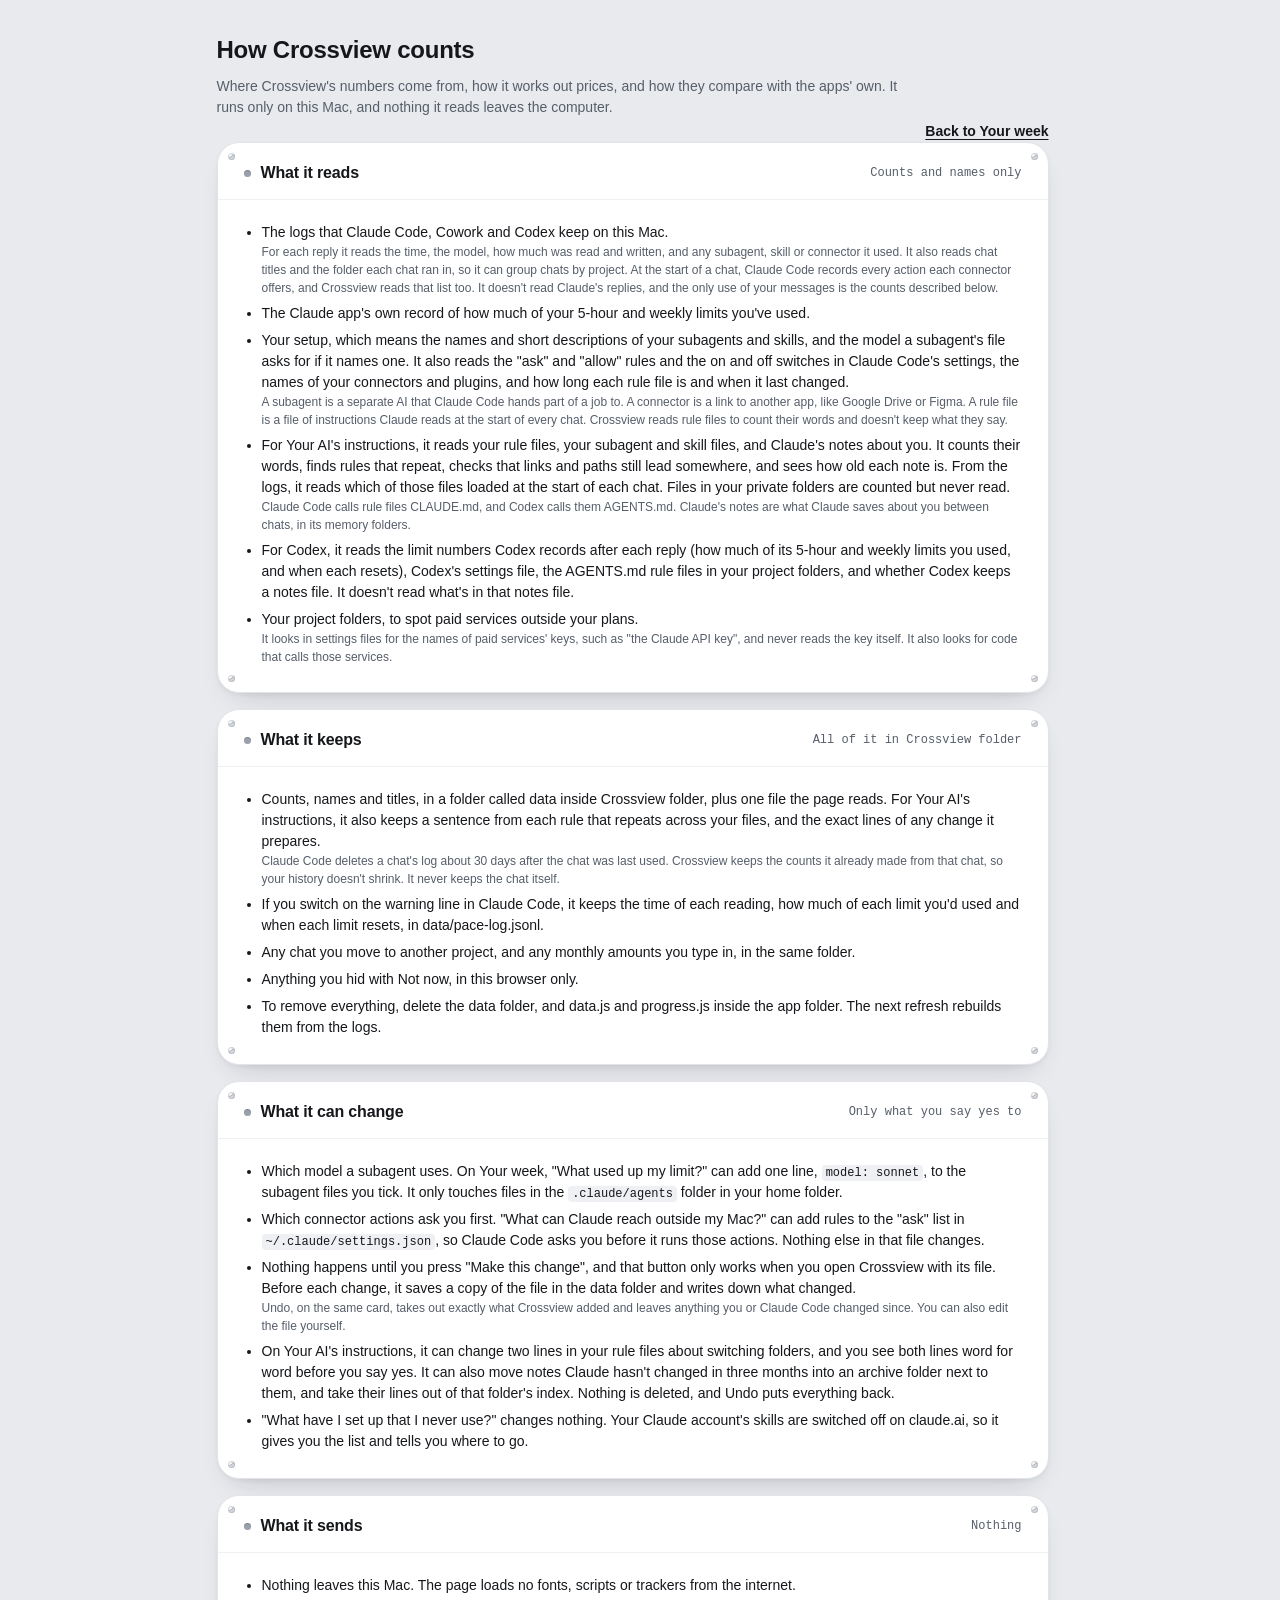
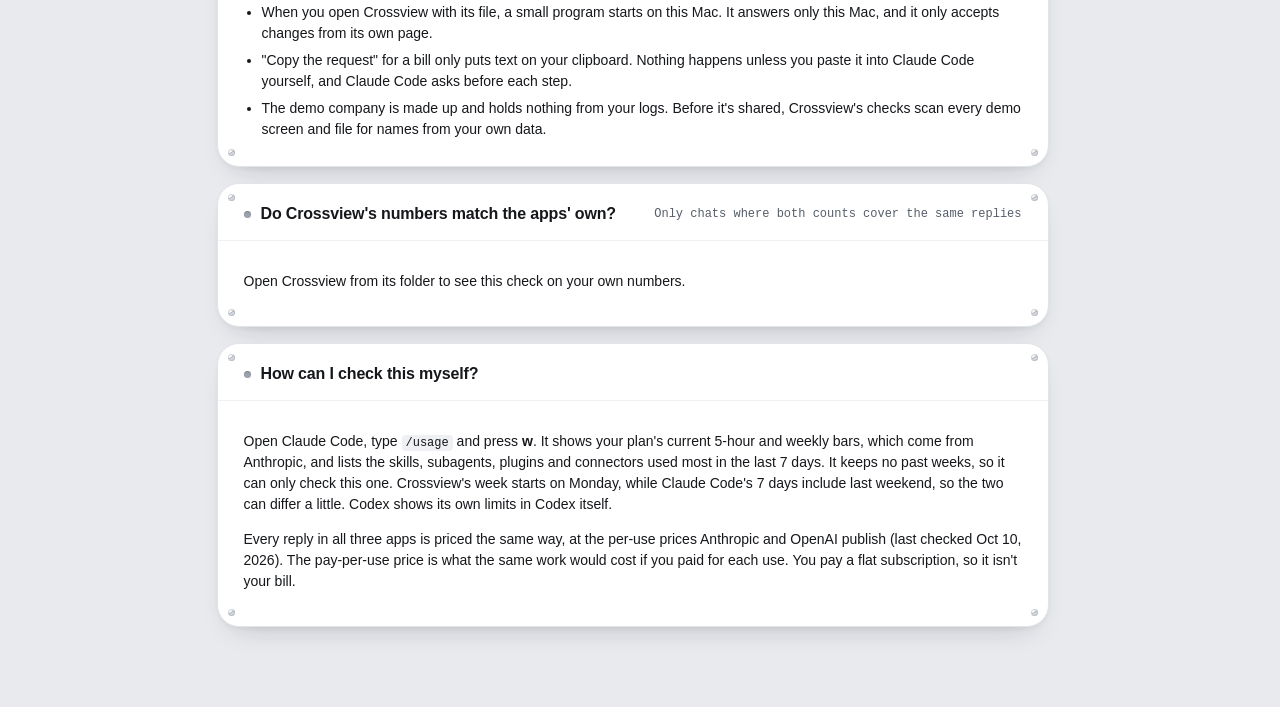
==== commit e218d30e: "Windows and work plans, a first-minute walk, and checks on Windows - Runs on Windows as well as a Ma" ====
--- a/app/reads.html
+++ b/app/reads.html
@@ -35,9 +35,9 @@
       <li>Your setup, which means the names and short descriptions of your subagents and skills, and the model a subagent's file asks for if it names one. It also reads the "ask" and "allow" rules and the on and off switches in Claude Code's settings, the names of your connectors and plugins, and how long each rule file is and when it last changed.<small>A subagent is a separate AI that Claude Code hands part of a job to. A connector is a link to another app, like Google Drive or Figma. A rule file is a file of instructions Claude reads at the start of every chat. Crossview reads rule files to count their words and doesn't keep what they say.</small></li>
       <li>For Your AI's instructions, it reads your rule files, your subagent and skill files, and Claude's notes about you. It counts their words, finds rules that repeat, checks that links and paths still lead somewhere, and sees how old each note is. From the logs, it reads which of those files loaded at the start of each chat. Files in your private folders are counted but never read.<small>Claude Code calls rule files CLAUDE.md, and Codex calls them AGENTS.md. Claude's notes are what Claude saves about you between chats, in its memory folders.</small></li>
       <li>For Codex, it reads the limit numbers Codex records after each reply (how much of its 5-hour and weekly limits you used, and when each resets), Codex's settings file, the AGENTS.md rule files in your project folders, and whether Codex keeps a notes file. It doesn't read what's in that notes file.</li>
-      <li>The messages you typed in Claude Code, because you said yes to this on Oct 14. Crossview counts how often you correct Claude and on what topics. It keeps the counts and never the text, and it skips your private folders.</li>
+      <li id="r-msgs">The messages you typed in Claude Code, because you said yes to this. Crossview counts how often you correct Claude and on what topics. It keeps the counts and never the text, and it skips your private folders.</li>
       <li>Your project folders, to spot paid services outside your plans.<small>It looks in settings files for the names of paid services' keys, such as "the Claude API key", and never reads the key itself. It also looks for code that calls those services.</small></li>
-      <li>Day-job and personal work.<small>Folders on your private list show only as "Day job" or "Personal", without titles.</small></li>
+      <li id="r-private">Day-job and personal work.<small>Folders on your private list show only as "Day job" or "Personal", without titles.</small></li>
     </ul></div>
   </section>
 
@@ -95,6 +95,14 @@
     return "<p>On " + x.sessions + " of the " + x.recorded_sessions + " chats where " + esc(k) + " kept its own figure, Crossview's count is " + (d > 0 ? d + "% higher" : d < 0 ? (-d) + "% lower" : "the same") + " (" + ten(x.ours) + ", against " + esc(k) + "'s " + ten(x.theirs) + "). " + esc(WHY[k] || "") + "</p>"; }).join("");
   el.innerHTML = (out || "<p>No chats kept a figure to compare yet.</p>") + "<p>Codex records how much text it read and wrote but no dollar figure, so it can't be checked this way.</p>";
 })();</script>
+<script>/* two lines that hold only for some people (Oct 18): the message counts appear only once you've said yes to them, and the
+   private folders line only when you keep a private list, so a friend's copy doesn't describe Milan's setup */
+(function () { var G = window.GB || {}, hide = function (id) { var el = document.getElementById(id); if (el) el.style.display = "none"; };
+  if (!G.corrections) hide("r-msgs");
+  if (!(G.work || []).some(function (w) { return w.name === "Day job" || w.name === "Personal"; })) hide("r-private"); })();</script>
+<script>/* on Windows this page says "this computer" too, like the app (Oct 17) */ (function () { var G = window.GB || {}; if (!G.system || G.system === "mac") return;
+  var SWAP = [[/\bthis Mac's\b/g, "this computer's"], [/\bthis Mac\b/g, "this computer"], [/\bThis Mac\b/g, "This computer"], [/\byour Mac's\b/g, "your computer's"], [/\byour Mac\b/g, "your computer"], [/\bmy Mac\b/g, "my computer"], [/\bthe Mac\b/g, "the computer"], [/\ba Mac\b/g, "a computer"], [/\bMac\b/g, "computer"]];
+  var w = document.createTreeWalker(document.body, NodeFilter.SHOW_TEXT), n; while ((n = w.nextNode())) { var t = n.nodeValue; SWAP.forEach(function (x) { t = t.replace(x[0], x[1]); }); n.nodeValue = t; } })();</script>
 <script>/* opened from the demo: the way back stays in the demo (QA run 4, finding 1) */ if (/[?&]demo\b/.test(location.search)) document.querySelectorAll("a[data-back]").forEach(function (a) { a.href = "index.html?demo"; });</script>
 </body>
 </html>
--- a/app/style.css
+++ b/app/style.css
@@ -844,6 +844,9 @@
 .q-radio.on{border-color:var(--ink)}
 .q-radio input[type=radio]{accent-color:var(--ink);flex:none;margin:0}
 .q-radio small{color:var(--muted);font-size:var(--t-sm)}
+.q-sub{margin:10px 0 2px;font-size:var(--t-base);font-weight:600;color:var(--ink)}
+.q-who{display:grid;gap:4px;margin:0 0 0 28px}
+.q-radio.sub{padding:5px 10px;background:transparent;font-size:var(--t-sm)}
 .q-amt{display:inline-flex;align-items:center;gap:4px;margin-left:8px;color:var(--ink-2);font-size:var(--t-sm)}
 .q-amt input{width:84px;font:var(--t-sm) var(--mono);padding:3px 6px;border:1px solid var(--rim-2);border-radius:var(--r-sm)}
 .q-change{align-self:flex-start;font-size:var(--t-sm);color:var(--muted);margin-top:-4px}
@@ -1066,3 +1069,26 @@
 /* the week in detail: the subagents count always sits on its own line under the title, so a longer count in one week
    doesn't push the board down 28px (release 3 checks) */
 .w-agents>.w-mh{flex-wrap:wrap}.w-agents>.w-mh>.w-mh-note{flex-basis:100%;margin-left:0}
+/* the first-minute walk (task 11, Oct 17): the screen dims, the part a step talks about stays lit, and one card says it */
+.wk{position:fixed;inset:0;z-index:900}
+.wk.dim{background:rgba(21,23,27,.58)}
+.wk-veil{position:fixed;background:rgba(21,23,27,.58)}
+.wk-hole{position:fixed;border-radius:14px;outline:2px solid #fff;outline-offset:-1px;pointer-events:none}
+.wk-card{position:fixed;z-index:901;background:var(--mod);color:var(--ink);border-radius:var(--r-lg);padding:22px 24px 18px;box-shadow:var(--sh-float);font:400 var(--t-base)/1.5 var(--sans)}
+.wk-n{margin:0 0 8px;font-size:var(--t-sm);color:var(--muted)}
+.wk-lead{margin:0;font-size:var(--t-xl);font-weight:600;line-height:1.3;letter-spacing:-.2px}
+.wk-rows{list-style:none;margin:14px 0 4px;padding:0}
+.wk-rows li{display:flex;gap:12px;padding:7px 0;border-top:1px solid var(--rim)}
+.wk-dim{margin-left:auto;color:var(--muted);text-align:right}
+.wk-nums{display:flex;gap:10px;margin:14px 0 4px}
+.wk-nums>div{flex:1;background:var(--mod-3);border-radius:var(--r-md);padding:10px 12px}
+.wk-nums span{display:block;font-size:var(--t-sm);color:var(--muted);line-height:1.35}
+.wk-nums b{display:block;font-size:var(--t-lg);margin-top:4px;white-space:nowrap}
+.wk-sup{margin:10px 0 0;color:var(--muted)}
+.wk-foot{display:flex;align-items:center;gap:14px;margin-top:18px}
+.wk-skip{background:none;border:0;padding:4px 0;font:inherit;font-size:var(--t-md);color:var(--muted);cursor:pointer;text-decoration:underline;text-decoration-color:var(--amt-2);text-underline-offset:3px}
+.wk-dots{margin-left:auto;display:flex;gap:5px}
+.wk-dots i{width:7px;height:7px;border-radius:4px;background:var(--ghost)}
+.wk-dots i.on{background:var(--ink)}
+.wk-go{padding:9px 14px;font-size:var(--t-base)}
+@media (max-width:520px){.wk-nums{flex-direction:column}}
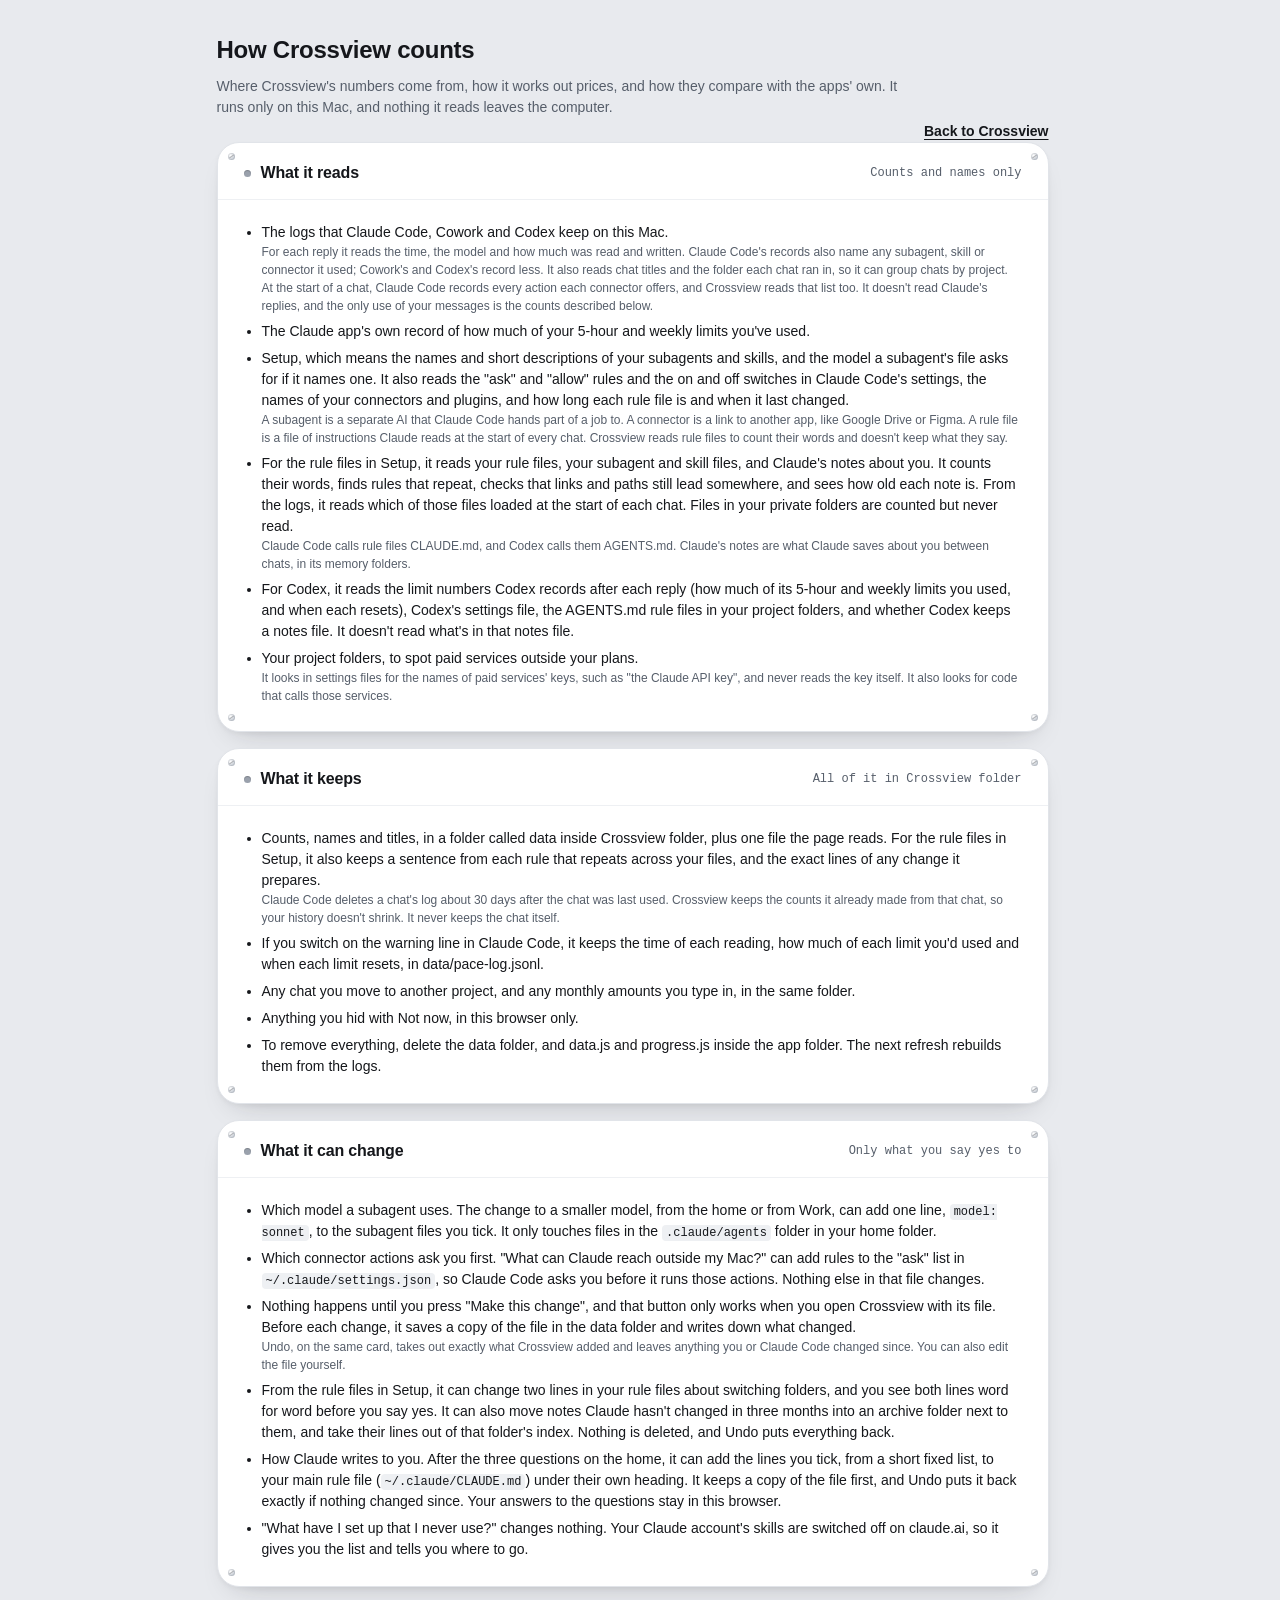
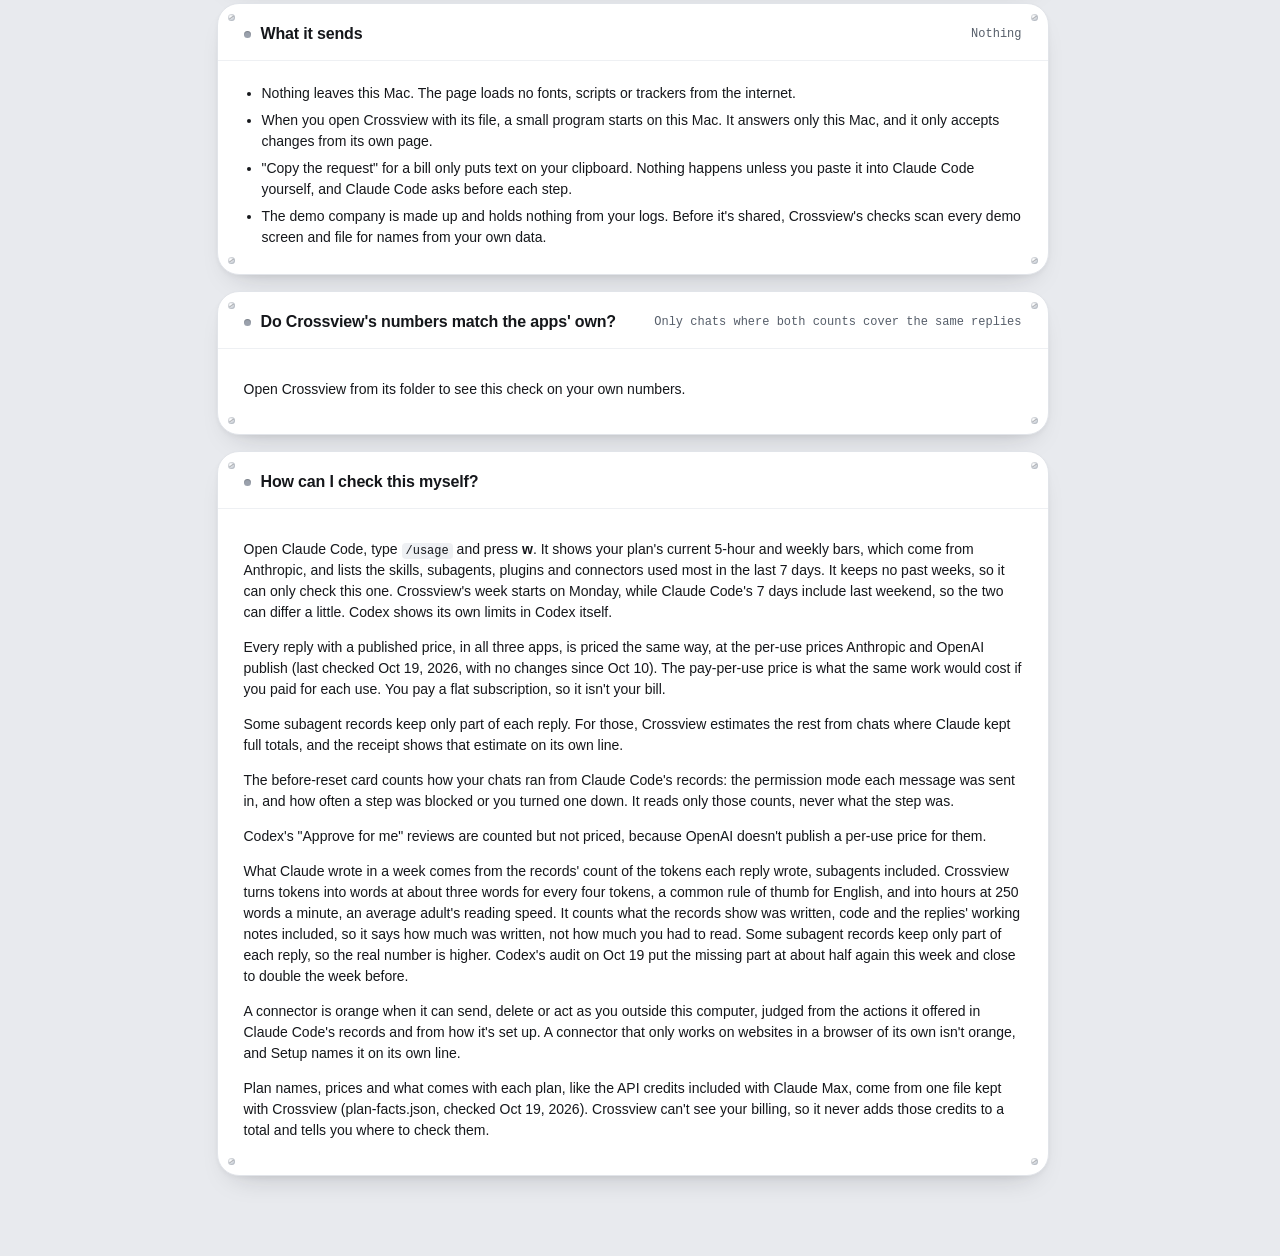
==== commit 50175729: "The redesign: Home, Setup and Work - Home answers three questions for the week (limits, cost, what y" ====
--- a/app/reads.html
+++ b/app/reads.html
@@ -25,15 +25,15 @@
 <main class="rd">
   <div class="top"><div><h1>How Crossview counts</h1>
     <p class="lead">Where Crossview's numbers come from, how it works out prices, and how they compare with the apps' own. It runs only on this Mac, and nothing it reads leaves the computer.</p></div>
-    <a data-back href="index.html">Back to Your week</a></div>
+    <a data-back href="index.html">Back to Crossview</a></div>
 
   <section class="w-mod"><i class="w-screw tl"></i><i class="w-screw tr"></i><i class="w-screw bl"></i><i class="w-screw br"></i>
     <header class="w-mh"><h3><i class="w-led idle"></i>What it reads</h3><span class="w-mh-note">Counts and names only</span></header>
     <div class="body"><ul>
-      <li>The logs that Claude Code, Cowork and Codex keep on this Mac.<small>For each reply it reads the time, the model, how much was read and written, and any subagent, skill or connector it used. It also reads chat titles and the folder each chat ran in, so it can group chats by project. At the start of a chat, Claude Code records every action each connector offers, and Crossview reads that list too. It doesn't read Claude's replies, and the only use of your messages is the counts described below.</small></li>
+      <li>The logs that Claude Code, Cowork and Codex keep on this Mac.<small>For each reply it reads the time, the model and how much was read and written. Claude Code's records also name any subagent, skill or connector it used; Cowork's and Codex's record less. It also reads chat titles and the folder each chat ran in, so it can group chats by project. At the start of a chat, Claude Code records every action each connector offers, and Crossview reads that list too. It doesn't read Claude's replies, and the only use of your messages is the counts described below.</small></li>
       <li>The Claude app's own record of how much of your 5-hour and weekly limits you've used.</li>
-      <li>Your setup, which means the names and short descriptions of your subagents and skills, and the model a subagent's file asks for if it names one. It also reads the "ask" and "allow" rules and the on and off switches in Claude Code's settings, the names of your connectors and plugins, and how long each rule file is and when it last changed.<small>A subagent is a separate AI that Claude Code hands part of a job to. A connector is a link to another app, like Google Drive or Figma. A rule file is a file of instructions Claude reads at the start of every chat. Crossview reads rule files to count their words and doesn't keep what they say.</small></li>
-      <li>For Your AI's instructions, it reads your rule files, your subagent and skill files, and Claude's notes about you. It counts their words, finds rules that repeat, checks that links and paths still lead somewhere, and sees how old each note is. From the logs, it reads which of those files loaded at the start of each chat. Files in your private folders are counted but never read.<small>Claude Code calls rule files CLAUDE.md, and Codex calls them AGENTS.md. Claude's notes are what Claude saves about you between chats, in its memory folders.</small></li>
+      <li>Setup, which means the names and short descriptions of your subagents and skills, and the model a subagent's file asks for if it names one. It also reads the "ask" and "allow" rules and the on and off switches in Claude Code's settings, the names of your connectors and plugins, and how long each rule file is and when it last changed.<small>A subagent is a separate AI that Claude Code hands part of a job to. A connector is a link to another app, like Google Drive or Figma. A rule file is a file of instructions Claude reads at the start of every chat. Crossview reads rule files to count their words and doesn't keep what they say.</small></li>
+      <li>For the rule files in Setup, it reads your rule files, your subagent and skill files, and Claude's notes about you. It counts their words, finds rules that repeat, checks that links and paths still lead somewhere, and sees how old each note is. From the logs, it reads which of those files loaded at the start of each chat. Files in your private folders are counted but never read.<small>Claude Code calls rule files CLAUDE.md, and Codex calls them AGENTS.md. Claude's notes are what Claude saves about you between chats, in its memory folders.</small></li>
       <li>For Codex, it reads the limit numbers Codex records after each reply (how much of its 5-hour and weekly limits you used, and when each resets), Codex's settings file, the AGENTS.md rule files in your project folders, and whether Codex keeps a notes file. It doesn't read what's in that notes file.</li>
       <li id="r-msgs">The messages you typed in Claude Code, because you said yes to this. Crossview counts how often you correct Claude and on what topics. It keeps the counts and never the text, and it skips your private folders.</li>
       <li>Your project folders, to spot paid services outside your plans.<small>It looks in settings files for the names of paid services' keys, such as "the Claude API key", and never reads the key itself. It also looks for code that calls those services.</small></li>
@@ -44,7 +44,7 @@
   <section class="w-mod"><i class="w-screw tl"></i><i class="w-screw tr"></i><i class="w-screw bl"></i><i class="w-screw br"></i>
     <header class="w-mh"><h3><i class="w-led idle"></i>What it keeps</h3><span class="w-mh-note">All of it in Crossview folder</span></header>
     <div class="body"><ul>
-      <li>Counts, names and titles, in a folder called data inside Crossview folder, plus one file the page reads. For Your AI's instructions, it also keeps a sentence from each rule that repeats across your files, and the exact lines of any change it prepares.<small>Claude Code deletes a chat's log about 30 days after the chat was last used. Crossview keeps the counts it already made from that chat, so your history doesn't shrink. It never keeps the chat itself.</small></li>
+      <li>Counts, names and titles, in a folder called data inside Crossview folder, plus one file the page reads. For the rule files in Setup, it also keeps a sentence from each rule that repeats across your files, and the exact lines of any change it prepares.<small>Claude Code deletes a chat's log about 30 days after the chat was last used. Crossview keeps the counts it already made from that chat, so your history doesn't shrink. It never keeps the chat itself.</small></li>
       <li>If you switch on the warning line in Claude Code, it keeps the time of each reading, how much of each limit you'd used and when each limit resets, in data/pace-log.jsonl.</li>
       <li>Any chat you move to another project, and any monthly amounts you type in, in the same folder.</li>
       <li>Anything you hid with Not now, in this browser only.</li>
@@ -55,10 +55,11 @@
   <section class="w-mod"><i class="w-screw tl"></i><i class="w-screw tr"></i><i class="w-screw bl"></i><i class="w-screw br"></i>
     <header class="w-mh"><h3><i class="w-led idle"></i>What it can change</h3><span class="w-mh-note">Only what you say yes to</span></header>
     <div class="body"><ul>
-      <li>Which model a subagent uses. On Your week, "What used up my limit?" can add one line, <code>model: sonnet</code>, to the subagent files you tick. It only touches files in the <code>.claude/agents</code> folder in your home folder.</li>
+      <li>Which model a subagent uses. The change to a smaller model, from the home or from Work, can add one line, <code>model: sonnet</code>, to the subagent files you tick. It only touches files in the <code>.claude/agents</code> folder in your home folder.</li>
       <li>Which connector actions ask you first. "What can Claude reach outside my Mac?" can add rules to the "ask" list in <code>~/.claude/settings.json</code>, so Claude Code asks you before it runs those actions. Nothing else in that file changes.</li>
       <li>Nothing happens until you press "Make this change", and that button only works when you open Crossview with its file. Before each change, it saves a copy of the file in the data folder and writes down what changed.<small>Undo, on the same card, takes out exactly what Crossview added and leaves anything you or Claude Code changed since. You can also edit the file yourself.</small></li>
-      <li>On Your AI's instructions, it can change two lines in your rule files about switching folders, and you see both lines word for word before you say yes. It can also move notes Claude hasn't changed in three months into an archive folder next to them, and take their lines out of that folder's index. Nothing is deleted, and Undo puts everything back.</li>
+      <li>From the rule files in Setup, it can change two lines in your rule files about switching folders, and you see both lines word for word before you say yes. It can also move notes Claude hasn't changed in three months into an archive folder next to them, and take their lines out of that folder's index. Nothing is deleted, and Undo puts everything back.</li>
+      <li>How Claude writes to you. After the three questions on the home, it can add the lines you tick, from a short fixed list, to your main rule file (<code>~/.claude/CLAUDE.md</code>) under their own heading. It keeps a copy of the file first, and Undo puts it back exactly if nothing changed since. Your answers to the questions stay in this browser.</li>
       <li>"What have I set up that I never use?" changes nothing. Your Claude account's skills are switched off on claude.ai, so it gives you the list and tells you where to go.</li>
     </ul></div>
   </section>
@@ -81,7 +82,13 @@
   <section class="w-mod"><i class="w-screw tl"></i><i class="w-screw tr"></i><i class="w-screw bl"></i><i class="w-screw br"></i>
     <header class="w-mh"><h3><i class="w-led idle"></i>How can I check this myself?</h3></header>
     <div class="body"><p>Open Claude Code, type <code>/usage</code> and press <b>w</b>. It shows your plan's current 5-hour and weekly bars, which come from Anthropic, and lists the skills, subagents, plugins and connectors used most in the last 7 days. It keeps no past weeks, so it can only check this one. Crossview's week starts on Monday, while Claude Code's 7 days include last weekend, so the two can differ a little. Codex shows its own limits in Codex itself.</p>
-    <p>Every reply in all three apps is priced the same way, at the per-use prices Anthropic and OpenAI publish (last checked Oct 10, 2026). The pay-per-use price is what the same work would cost if you paid for each use. You pay a flat subscription, so it isn't your bill.</p></div>
+    <p>Every reply with a published price, in all three apps, is priced the same way, at the per-use prices Anthropic and OpenAI publish (last checked Oct 19, 2026, with no changes since Oct 10). The pay-per-use price is what the same work would cost if you paid for each use. You pay a flat subscription, so it isn't your bill.</p>
+    <p>Some subagent records keep only part of each reply. For those, Crossview estimates the rest from chats where Claude kept full totals, and the receipt shows that estimate on its own line.</p>
+    <p>The before-reset card counts how your chats ran from Claude Code's records: the permission mode each message was sent in, and how often a step was blocked or you turned one down. It reads only those counts, never what the step was.</p>
+    <p>Codex's "Approve for me" reviews are counted but not priced, because OpenAI doesn't publish a per-use price for them.</p>
+    <p>What Claude wrote in a week comes from the records' count of the tokens each reply wrote, subagents included. Crossview turns tokens into words at about three words for every four tokens, a common rule of thumb for English, and into hours at 250 words a minute, an average adult's reading speed. It counts what the records show was written, code and the replies' working notes included, so it says how much was written, not how much you had to read. Some subagent records keep only part of each reply, so the real number is higher. Codex's audit on Oct 19 put the missing part at about half again this week and close to double the week before.</p>
+    <p>A connector is orange when it can send, delete or act as you outside this computer, judged from the actions it offered in Claude Code's records and from how it's set up. A connector that only works on websites in a browser of its own isn't orange, and Setup names it on its own line.</p>
+    <p>Plan names, prices and what comes with each plan, like the API credits included with Claude Max, come from one file kept with Crossview (plan-facts.json, checked Oct 19, 2026). Crossview can't see your billing, so it never adds those credits to a total and tells you where to check them.</p></div>
   </section>
 </main>
 <script>document.write(/[?&]demo\b/.test(location.search) ? '<script src="demo-data.js"><\/script>' : '<script src="data.js"><\/script>');</script>
--- a/app/style.css
+++ b/app/style.css
@@ -1092,3 +1092,44 @@
 .wk-dots i.on{background:var(--ink)}
 .wk-go{padding:9px 14px;font-size:var(--t-base)}
 @media (max-width:520px){.wk-nums{flex-direction:column}}
+
+/* release 3 slice 1: the setup stack drawn with its status (concept data/concepts/setup-2026-10-19) */
+.a-plate.amber .a-top{stroke:var(--lit);stroke-width:2.4}
+.a-plate.amber .a-side{stroke:var(--lit-line)}
+.a-plate.sparse .a-top,.a-plate.sparse .a-side{stroke-dasharray:6 4;stroke:var(--amt-3)}
+.a-plate.sparse .a-top{fill:var(--mod-2)}
+.a-plate.sel .a-top{stroke:var(--ink);stroke-width:2.2}
+.a-plate.sel.amber .a-top{stroke:var(--lit);stroke-width:2.6}
+.a-selrim{fill:none;stroke:var(--ink);stroke-width:6;stroke-linejoin:round}
+.a-lift-sh{fill:rgba(21,23,27,.16);stroke:none;filter:blur(4px)}
+.a-plate.sel:hover,.a-plate.sel:focus-visible{transform:none}
+.a-blk.hot .t{fill:var(--lit);stroke:var(--lit-ink)}.a-blk.hot .l{fill:#E0491A;stroke:var(--lit-ink)}.a-blk.hot .r{fill:#C23D12;stroke:var(--lit-ink)}
+.a-blk.plain .t{fill:#DDE2E9}
+.a-label.amber .a-s{fill:var(--lit-ink);font-weight:600}
+.a-k{display:inline-block;width:20px;height:11px;border-radius:3px;background:var(--mod);border:1.5px solid var(--amt-3);vertical-align:-1px;margin-right:2px}
+.a-k.amber{border:2px solid var(--lit);background:var(--lit-soft)}.a-k.sparse{border-style:dashed;background:var(--mod-2)}.a-k.lift{border:2px solid var(--ink);box-shadow:0 3px 0 -1px var(--amt-3)}
+.a-k.blk{width:9px;height:9px;border:0;background:var(--amt-3);border-radius:2px}
+.a-q3{display:grid;grid-template-columns:repeat(3,minmax(0,1fr));gap:8px;margin-bottom:12px}
+.a-q3c{background:var(--mod);border:1px solid var(--rim);border-radius:12px;padding:9px 11px;outline:none}
+.a-q3c:focus-visible{outline:2px solid var(--amber);outline-offset:2px}
+.a-q3c small{display:block;font-size:var(--t-sm);color:var(--muted);line-height:1.3}
+.a-q3c b{display:block;font-size:var(--t-2xl);font-weight:700;line-height:1.2;margin-top:2px}
+.a-q3c span{display:block;font-size:var(--t-sm);color:var(--muted);line-height:1.3}
+.a-q3c.amb{background:var(--lit-soft);border-color:var(--lit-line)}.a-q3c.amb b{color:var(--lit-ink)}
+.a-apart{margin-top:8px}
+.a-blk2{margin-top:12px;padding:12px 14px;background:var(--mod-2);border:1px solid var(--rim);border-radius:var(--r-lg)}
+.a-blk2 h4{margin:0 0 2px;font-size:var(--t-lg);font-weight:600;color:var(--ink)}
+.a-big{margin:0;font-size:var(--t-2xl);font-weight:700;letter-spacing:-.01em;line-height:1.25}
+.a-sup{margin:4px 0 0;font-size:var(--t-md);color:var(--ink-2)}
+.a-note{margin:4px 0 0;font-size:var(--t-sm);color:var(--muted)}
+.a-rbar{display:flex;height:14px;border-radius:4px;overflow:hidden;margin:8px 0 6px;gap:2px}
+.a-rb{display:inline-block;height:100%;background:var(--cat)}.a-rb.claude{background:var(--amt-4)}.a-rb.other{background:var(--amt-2)}
+.a-rkeys{display:flex;flex-wrap:wrap;gap:4px 14px;font-size:var(--t-sm);color:var(--muted)}.a-rkeys span{display:flex;align-items:center;gap:6px}.a-rkeys .a-rb{width:10px;height:10px;border-radius:2px}
+.a-finds{list-style:none;margin:8px 0 0;padding:0}
+.a-finds li{display:flex;gap:10px;padding:6px 0;border-top:1px solid var(--rim);font-size:var(--t-md);color:var(--ink-2)}.a-finds li:first-child{border-top:0}
+.a-finds em{flex:none;width:20px;height:20px;border-radius:50%;background:var(--lit);color:#fff;font:700 11px var(--mono);font-style:normal;display:flex;align-items:center;justify-content:center}
+.a-finds b{font-weight:400}.a-finds small{display:block;color:var(--muted);font-size:var(--t-sm);margin-top:2px}
+.a-acts{display:flex;flex-wrap:wrap;align-items:center;gap:10px 16px;margin-top:10px}
+.a-lift-sh{pointer-events:none}  /* the shadow never takes a click meant for the layer below (QA) */
+.a-cd-key{margin:0 0 6px}
+.a-plate:focus-visible .a-top,.a-plate:focus .a-top{stroke:var(--lit);stroke-width:3}.h-plate:focus-visible path,.h-plate:focus path{stroke:var(--lit);stroke-width:2.5}  /* the keyboard's place on the drawing (QA, Oct 19, night) */
